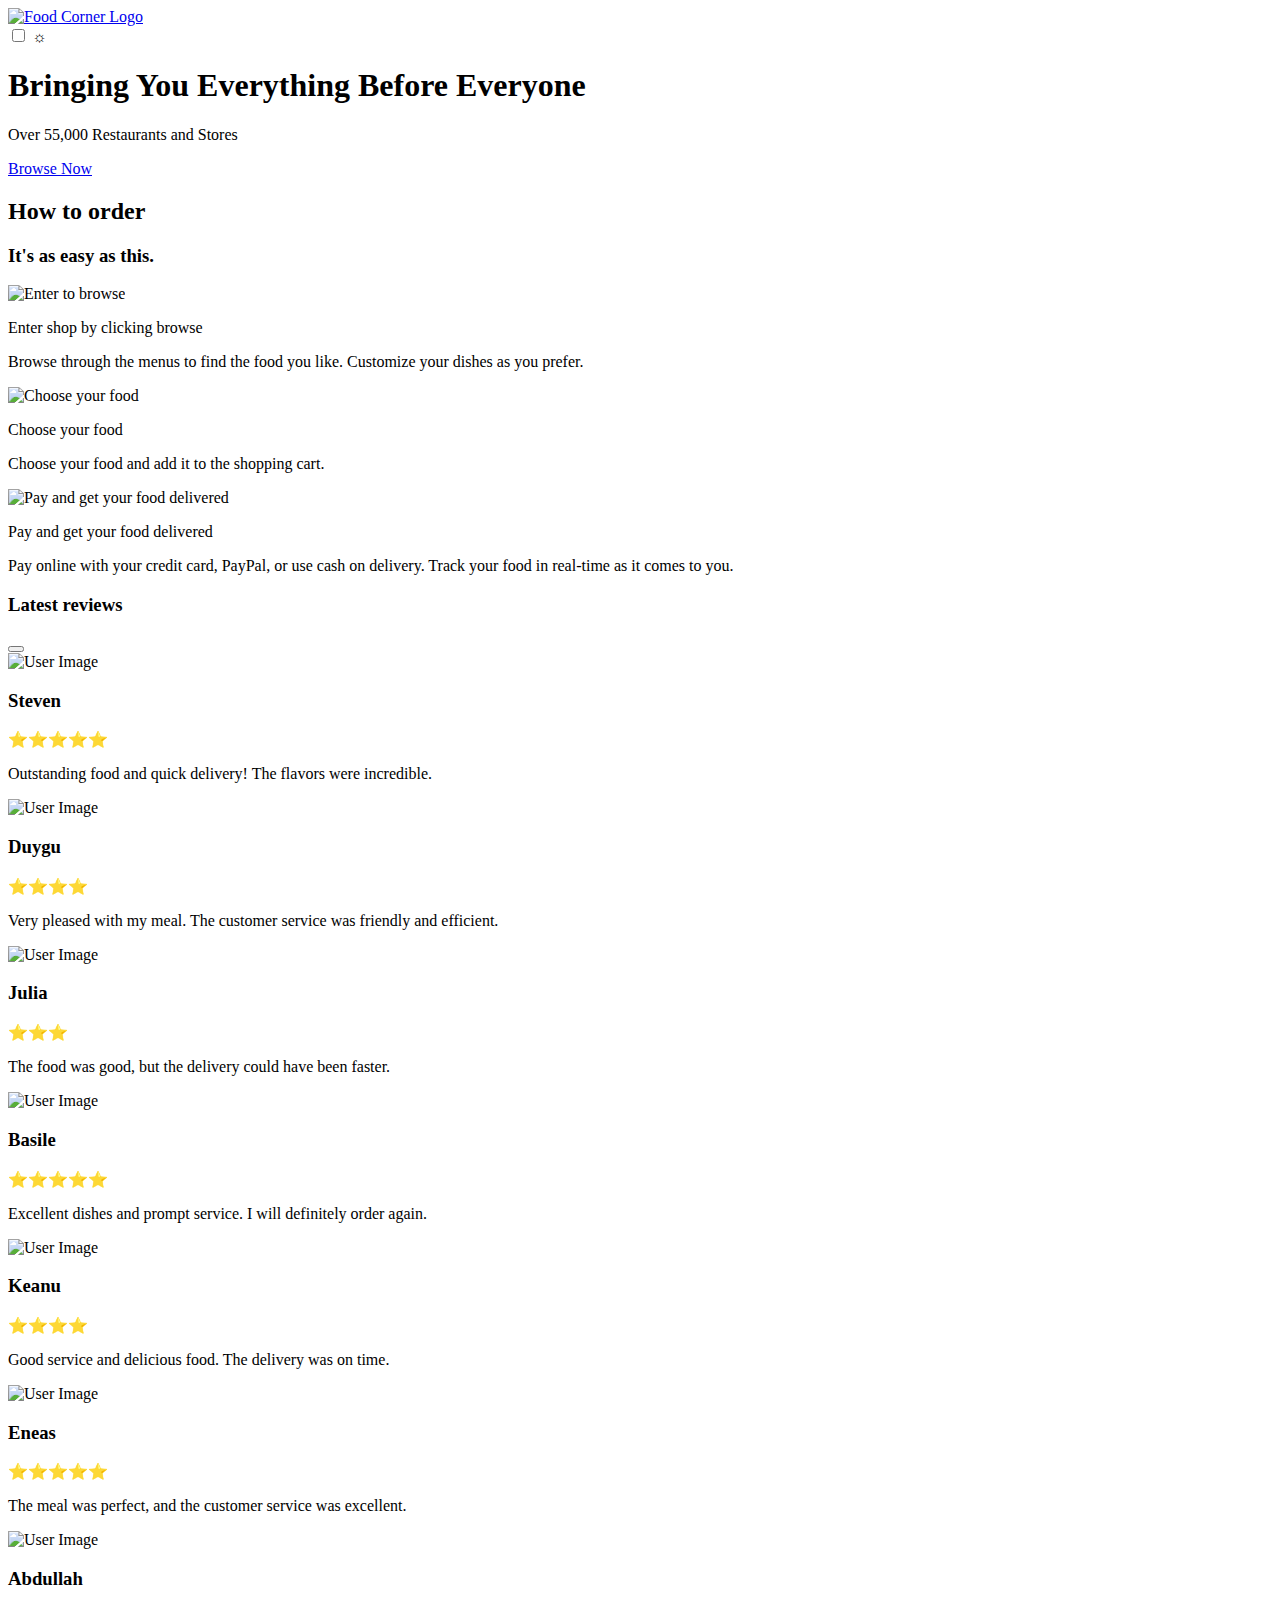
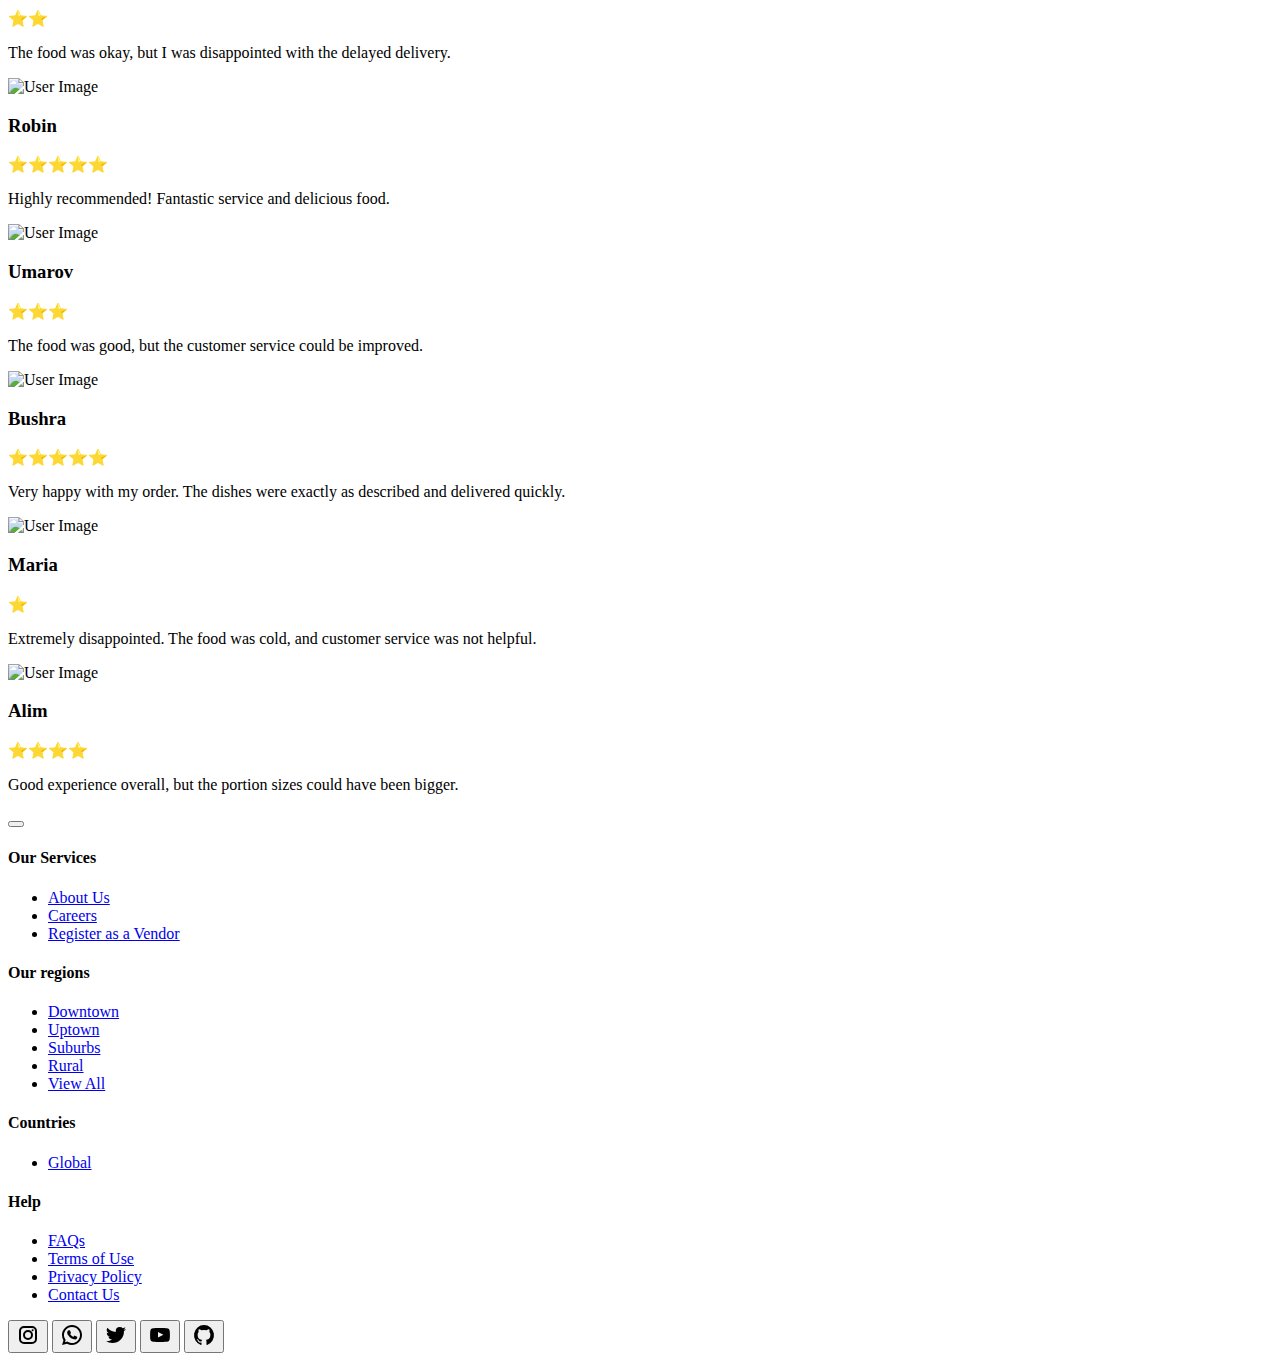
==== index.html @ 403a790f "Add files via upload" ====
<!DOCTYPE html>
<html lang="en">

<head>
    <meta charset="UTF-8">
    <meta name="viewport" content="width=device-width, initial-scale=1.0">
    <title>Food Corner</title>
    <link rel="stylesheet" href="assets/css/style.css">
</head>

<body class="light-mode">
    <header class="navbar">
        <div class="logo">
            <a href="index.html"><img src="assets/img/logo.webp" alt="Food Corner Logo"></a>
        </div>

        <div class="containerHeader">
            <div class="toggle">
                <input type="checkbox" id="modeToggle">
                <span class="button"></span>
                <span class="label">☼</span>
            </div>
        </div>
    </header>

    <main class="homeMade">
        <section class="hero-section">
            <div class="hero-overlay">
                <div class="hero-content">
                    <h1>Bringing You Everything Before Everyone</h1>
                    <p>Over 55,000 Restaurants and Stores</p>
                    <a href="market.html" class="browse-btn">Browse Now</a>
                </div>
            </div>
        </section>

        <section class="how-it-works">
            <h2>How to order</h2>
            <h3>It's as easy as this.</h3>
            <div class="parent">
                <div class="step">
                    <img src="assets/img/location.png" alt="Enter to browse" class="first-image">
                    <p>Enter shop by clicking browse</p>
                    <p>Browse through the menus to find the food you like. Customize your dishes as you prefer.</p>
                </div>
                <div class="step">
                    <img src="assets/img/food.png" alt="Choose your food" class="second-image">
                    <p>Choose your food</p>
                    <p>Choose your food and add it to the shopping cart.</p>
                </div>
                <div class="step">
                    <img src="assets/img/payment.png" alt="Pay and get your food delivered" class="second-image">
                    <p>Pay and get your food delivered</p>
                    <p>Pay online with your credit card, PayPal, or use cash on delivery. Track your food in real-time
                        as it comes to you.</p>
                </div>
            </div>
        </section>

        <div class="reviewForm">
            <h3 class="reviewTitle">
                Latest reviews
            </h3>
            <div class="testimonials">
                <button class="scroll-btn left-btn">
                    <div class="arrow-wrapper">
                        <div class="arrow"></div>
                    </div>
                </button>
                <div class="testimonials-wrapper">
                    <div class="testimonial-card">
                        <img src="https://www.pngitem.com/pimgs/m/111-1114675_user-login-person-man-enter-person-login-icon.png"
                            alt="User Image" class="user-img">
                        <h3>Steven </h3>
                        <p class="revStars">⭐⭐⭐⭐⭐</p>
                        <p>Outstanding food and quick delivery! The flavors were incredible.</p>
                    </div>
                    <div class="testimonial-card">
                        <img src="https://www.pngitem.com/pimgs/m/111-1114675_user-login-person-man-enter-person-login-icon.png"
                            alt="User Image" class="user-img">
                        <h3>Duygu </h3>
                        <p class="revStars">⭐⭐⭐⭐</p>
                        <p>Very pleased with my meal. The customer service was friendly and efficient.</p>
                    </div>
                    <div class="testimonial-card">
                        <img src="https://www.pngitem.com/pimgs/m/111-1114675_user-login-person-man-enter-person-login-icon.png"
                            alt="User Image" class="user-img">
                        <h3>Julia </h3>
                        <p class="revStars">⭐⭐⭐</p>
                        <p>The food was good, but the delivery could have been faster.</p>
                    </div>
                    <div class="testimonial-card">
                        <img src="https://www.pngitem.com/pimgs/m/111-1114675_user-login-person-man-enter-person-login-icon.png"
                            alt="User Image" class="user-img">
                        <h3>Basile </h3>
                        <p class="revStars">⭐⭐⭐⭐⭐</p>
                        <p>Excellent dishes and prompt service. I will definitely order again.</p>
                    </div>
                    <div class="testimonial-card">
                        <img src="https://www.pngitem.com/pimgs/m/111-1114675_user-login-person-man-enter-person-login-icon.png"
                            alt="User Image" class="user-img">
                        <h3>Keanu </h3>
                        <p class="revStars">⭐⭐⭐⭐</p>
                        <p>Good service and delicious food. The delivery was on time.</p>
                    </div>
                    <div class="testimonial-card">
                        <img src="https://www.pngitem.com/pimgs/m/111-1114675_user-login-person-man-enter-person-login-icon.png"
                            alt="User Image" class="user-img">
                        <h3>Eneas </h3>
                        <p class="revStars">⭐⭐⭐⭐⭐</p>
                        <p>The meal was perfect, and the customer service was excellent.</p>
                    </div>
                    <div class="testimonial-card">
                        <img src="https://www.pngitem.com/pimgs/m/111-1114675_user-login-person-man-enter-person-login-icon.png"
                            alt="User Image" class="user-img">
                        <h3>Abdullah </h3>
                        <p class="revStars">⭐⭐</p>
                        <p>The food was okay, but I was disappointed with the delayed delivery.</p>
                    </div>
                    <div class="testimonial-card">
                        <img src="https://www.pngitem.com/pimgs/m/111-1114675_user-login-person-man-enter-person-login-icon.png"
                            alt="User Image" class="user-img">
                        <h3>Robin </h3>
                        <p class="revStars">⭐⭐⭐⭐⭐</p>
                        <p>Highly recommended! Fantastic service and delicious food.</p>
                    </div>
                    <div class="testimonial-card">
                        <img src="https://www.pngitem.com/pimgs/m/111-1114675_user-login-person-man-enter-person-login-icon.png"
                            alt="User Image" class="user-img">
                        <h3>Umarov </h3>
                        <p class="revStars">⭐⭐⭐</p>
                        <p>The food was good, but the customer service could be improved.</p>
                    </div>
                    <div class="testimonial-card">
                        <img src="https://www.pngitem.com/pimgs/m/111-1114675_user-login-person-man-enter-person-login-icon.png"
                            alt="User Image" class="user-img">
                        <h3>Bushra </h3>
                        <p class="revStars">⭐⭐⭐⭐⭐</p>
                        <p>Very happy with my order. The dishes were exactly as described and delivered quickly.</p>
                    </div>
                    <div class="testimonial-card">
                        <img src="https://www.pngitem.com/pimgs/m/111-1114675_user-login-person-man-enter-person-login-icon.png"
                            alt="User Image" class="user-img">
                        <h3>Maria </h3>
                        <p class="revStars">⭐</p>
                        <p>Extremely disappointed. The food was cold, and customer service was not helpful.</p>
                    </div>
                    <div class="testimonial-card">
                        <img src="https://www.pngitem.com/pimgs/m/111-1114675_user-login-person-man-enter-person-login-icon.png"
                            alt="User Image" class="user-img">
                        <h3>Alim </h3>
                        <p class="revStars">⭐⭐⭐⭐</p>
                        <p>Good experience overall, but the portion sizes could have been bigger.</p>
                    </div>
                </div>
                <button class="scroll-btn right-btn">
                    <div class="arrow-wrapper">
                        <div class="arrow right-arrow"></div>
                    </div>
                </button>
            </div>
        </div>
    </main>

    <footer>
        <div class="footer-content">
            <div class="footer-section">
                <h4>Our Services</h4>
                <ul>
                    <li><a href="#">About Us</a></li>
                    <li><a href="#">Careers</a></li>
                    <li><a href="#">Register as a Vendor</a></li>
                </ul>
            </div>
            <div class="footer-section">
                <h4>Our regions</h4>
                <ul>
                    <li><a href="#">Downtown</a></li>
                    <li><a href="#">Uptown</a></li>
                    <li><a href="#">Suburbs</a></li>
                    <li><a href="#">Rural</a></li>
                    <li><a href="#">View All</a></li>
                </ul>
            </div>
            <div class="footer-section">
                <h4>Countries</h4>
                <ul>
                    <li><a href="#">Global</a></li>
                </ul>
            </div>
            <div class="footer-section">
                <h4>Help</h4>
                <ul>
                    <li><a href="#">FAQs</a></li>
                    <li><a href="#">Terms of Use</a></li>
                    <li><a href="#">Privacy Policy</a></li>
                    <li><a href="#">Contact Us</a></li>
                </ul>
            </div>
        </div>
        <div class="socialTeam">
            <button class="socialbutton">
                <svg viewBox="0 0 24 24" fill="none" height="24" width="24" xmlns="http://www.w3.org/2000/svg"
                    aria-hidden="true" class="w-6 h-6 text-gray-800 dark:text-white">
                    <path clip-rule="evenodd"
                        d="M3 8a5 5 0 0 1 5-5h8a5 5 0 0 1 5 5v8a5 5 0 0 1-5 5H8a5 5 0 0 1-5-5V8Zm5-3a3 3 0 0 0-3 3v8a3 3 0 0 0 3 3h8a3 3 0 0 0 3-3V8a3 3 0 0 0-3-3H8Zm7.597 2.214a1 1 0 0 1 1-1h.01a1 1 0 1 1 0 2h-.01a1 1 0 0 1-1-1ZM12 9a3 3 0 1 0 0 6 3 3 0 0 0 0-6Zm-5 3a5 5 0 1 1 10 0 5 5 0 0 1-10 0Z"
                        fill-rule="evenodd" fill="currentColor"></path>
                </svg>
            </button>
            <button class="socialbutton">
                <svg viewBox="0 0 24 24" fill="none" height="24" width="24" xmlns="http://www.w3.org/2000/svg"
                    aria-hidden="true" class="w-6 h-6 text-gray-800 dark:text-white">
                    <path clip-rule="evenodd"
                        d="M12 4a8 8 0 0 0-6.895 12.06l.569.718-.697 2.359 2.32-.648.379.243A8 8 0 1 0 12 4ZM2 12C2 6.477 6.477 2 12 2s10 4.477 10 10-4.477 10-10 10a9.96 9.96 0 0 1-5.016-1.347l-4.948 1.382 1.426-4.829-.006-.007-.033-.055A9.958 9.958 0 0 1 2 12Z"
                        fill-rule="evenodd" fill="currentColor"></path>
                    <path
                        d="M16.735 13.492c-.038-.018-1.497-.736-1.756-.83a1.008 1.008 0 0 0-.34-.075c-.196 0-.362.098-.49.291-.146.217-.587.732-.723.886-.018.02-.042.045-.057.045-.013 0-.239-.093-.307-.123-1.564-.68-2.751-2.313-2.914-2.589-.023-.04-.024-.057-.024-.057.005-.021.058-.074.085-.101.08-.079.166-.182.249-.283l.117-.14c.121-.14.175-.25.237-.375l.033-.066a.68.68 0 0 0-.02-.64c-.034-.069-.65-1.555-.715-1.711-.158-.377-.366-.552-.655-.552-.027 0 0 0-.112.005-.137.005-.883.104-1.213.311-.35.22-.94.924-.94 2.16 0 1.112.705 2.162 1.008 2.561l.041.06c1.161 1.695 2.608 2.951 4.074 3.537 1.412.564 2.081.63 2.461.63.16 0 .288-.013.4-.024l.072-.007c.488-.043 1.56-.599 1.804-1.276.192-.534.243-1.117.115-1.329-.088-.144-.239-.216-.43-.308Z"
                        fill="currentColor"></path>
                </svg>
            </button>

            <button class="socialbutton">
                <svg viewBox="0 0 24 24" fill="currentColor" height="24" width="24" xmlns="http://www.w3.org/2000/svg"
                    aria-hidden="true" class="w-6 h-6 text-gray-800 dark:text-white">
                    <path clip-rule="evenodd"
                        d="M22 5.892a8.178 8.178 0 0 1-2.355.635 4.074 4.074 0 0 0 1.8-2.235 8.343 8.343 0 0 1-2.605.981A4.13 4.13 0 0 0 15.85 4a4.068 4.068 0 0 0-4.1 4.038c0 .31.035.618.105.919A11.705 11.705 0 0 1 3.4 4.734a4.006 4.006 0 0 0 1.268 5.392 4.165 4.165 0 0 1-1.859-.5v.05A4.057 4.057 0 0 0 6.1 13.635a4.192 4.192 0 0 1-1.856.07 4.108 4.108 0 0 0 3.831 2.807A8.36 8.36 0 0 1 2 18.184 11.732 11.732 0 0 0 8.291 20 11.502 11.502 0 0 0 19.964 8.5c0-.177 0-.349-.012-.523A8.143 8.143 0 0 0 22 5.892Z"
                        fill-rule="evenodd"></path>
                </svg>
            </button>

            <button class="socialbutton">
                <svg viewBox="0 0 24 24" fill="currentColor" height="24" width="24" xmlns="http://www.w3.org/2000/svg"
                    aria-hidden="true" class="w-6 h-6 text-gray-800 dark:text-white">
                    <path clip-rule="evenodd"
                        d="M21.7 8.037a4.26 4.26 0 0 0-.789-1.964 2.84 2.84 0 0 0-1.984-.839c-2.767-.2-6.926-.2-6.926-.2s-4.157 0-6.928.2a2.836 2.836 0 0 0-1.983.839 4.225 4.225 0 0 0-.79 1.965 30.146 30.146 0 0 0-.2 3.206v1.5a30.12 30.12 0 0 0 .2 3.206c.094.712.364 1.39.784 1.972.604.536 1.38.837 2.187.848 1.583.151 6.731.2 6.731.2s4.161 0 6.928-.2a2.844 2.844 0 0 0 1.985-.84 4.27 4.27 0 0 0 .787-1.965 30.12 30.12 0 0 0 .2-3.206v-1.516a30.672 30.672 0 0 0-.202-3.206Zm-11.692 6.554v-5.62l5.4 2.819-5.4 2.801Z"
                        fill-rule="evenodd"></path>
                </svg>
            </button>

            <button class="socialbutton">
                <svg viewBox="0 0 24 24" fill="currentColor" height="24" width="24" xmlns="http://www.w3.org/2000/svg"
                    aria-hidden="true" class="w-6 h-6 text-gray-800 dark:text-white">
                    <path clip-rule="evenodd"
                        d="M12.006 2a9.847 9.847 0 0 0-6.484 2.44 10.32 10.32 0 0 0-3.393 6.17 10.48 10.48 0 0 0 1.317 6.955 10.045 10.045 0 0 0 5.4 4.418c.504.095.683-.223.683-.494 0-.245-.01-1.052-.014-1.908-2.78.62-3.366-1.21-3.366-1.21a2.711 2.711 0 0 0-1.11-1.5c-.907-.637.07-.621.07-.621.317.044.62.163.885.346.266.183.487.426.647.71.135.253.318.476.538.655a2.079 2.079 0 0 0 2.37.196c.045-.52.27-1.006.635-1.37-2.219-.259-4.554-1.138-4.554-5.07a4.022 4.022 0 0 1 1.031-2.75 3.77 3.77 0 0 1 .096-2.713s.839-.275 2.749 1.05a9.26 9.26 0 0 1 5.004 0c1.906-1.325 2.74-1.05 2.74-1.05.37.858.406 1.828.101 2.713a4.017 4.017 0 0 1 1.029 2.75c0 3.939-2.339 4.805-4.564 5.058a2.471 2.471 0 0 1 .679 1.897c0 1.372-.012 2.477-.012 2.814 0 .272.18.592.687.492a10.05 10.05 0 0 0 5.388-4.421 10.473 10.473 0 0 0 1.313-6.948 10.32 10.32 0 0 0-3.39-6.165A9.847 9.847 0 0 0 12.007 2Z"
                        fill-rule="evenodd"></path>
                </svg>
            </button>
        </div>
    </footer>

    <script type="module" src="assets/script/script.js"></script>
</body>

</html>
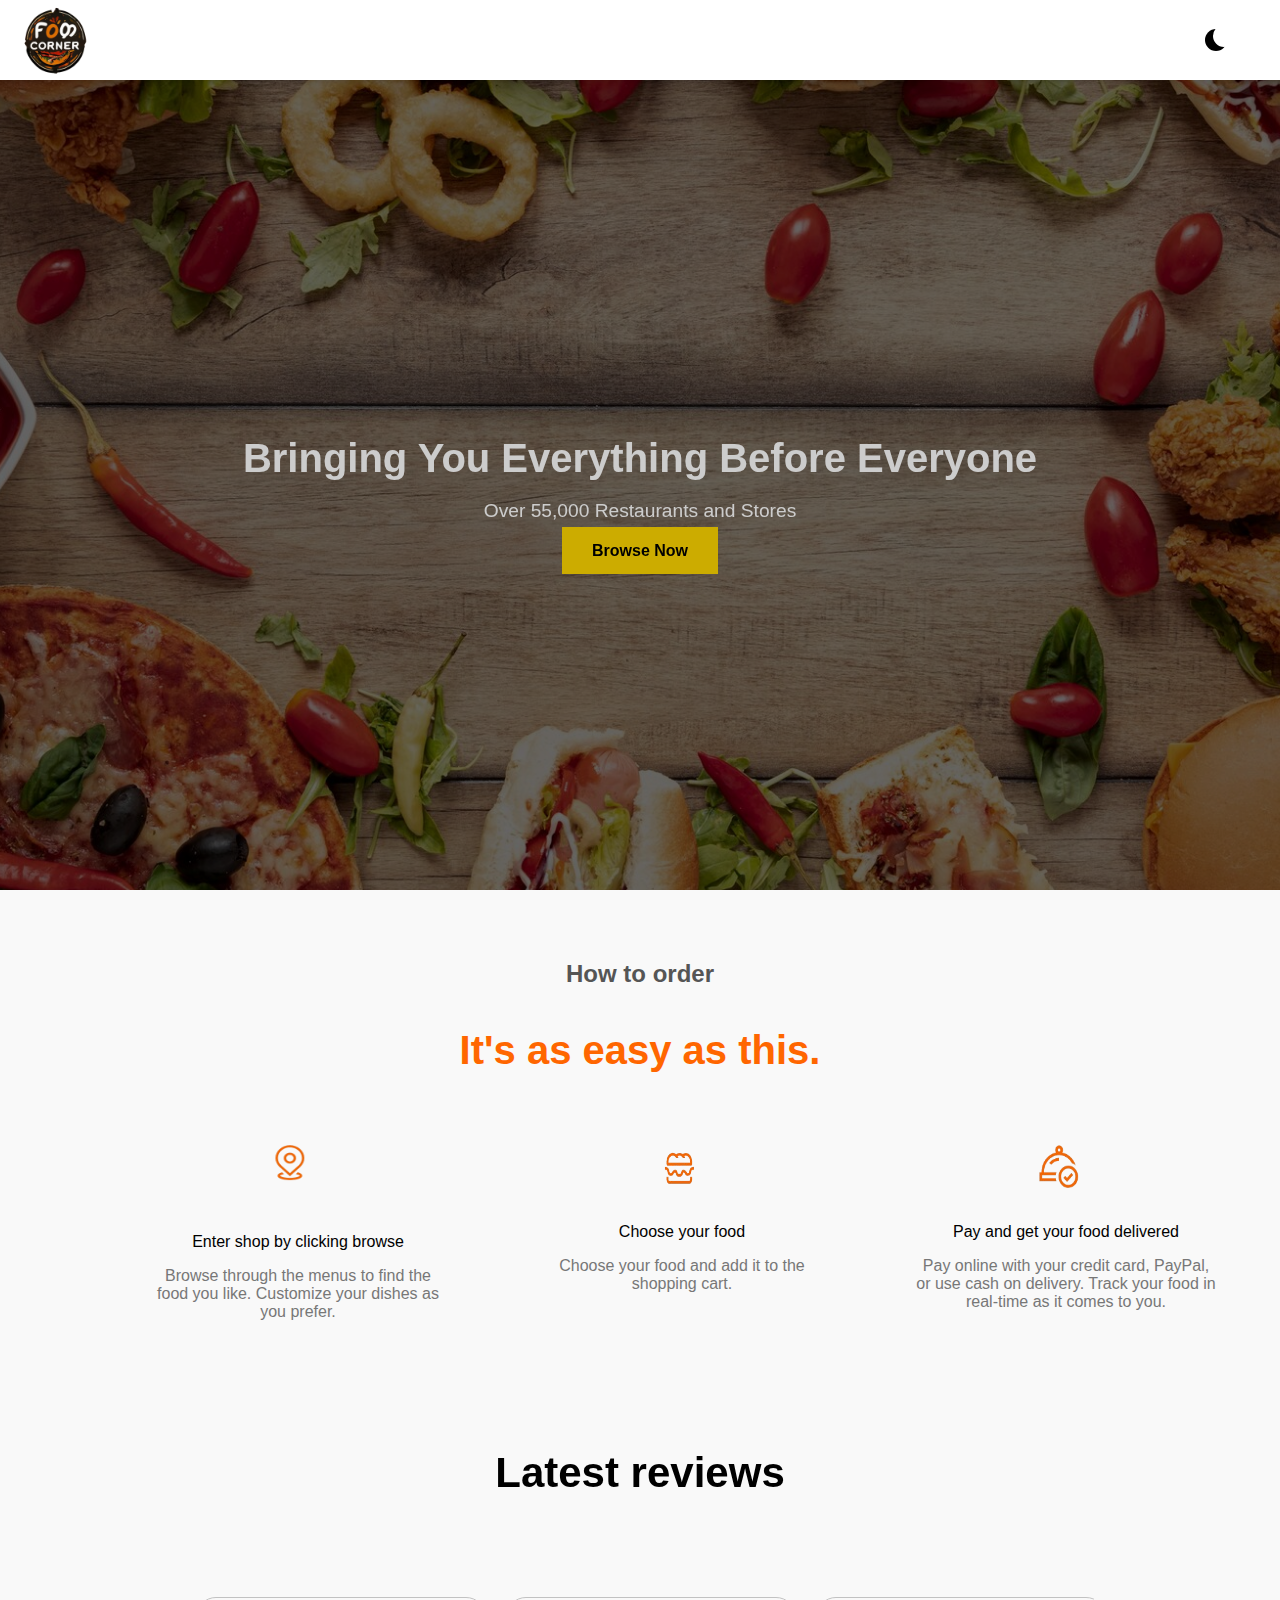
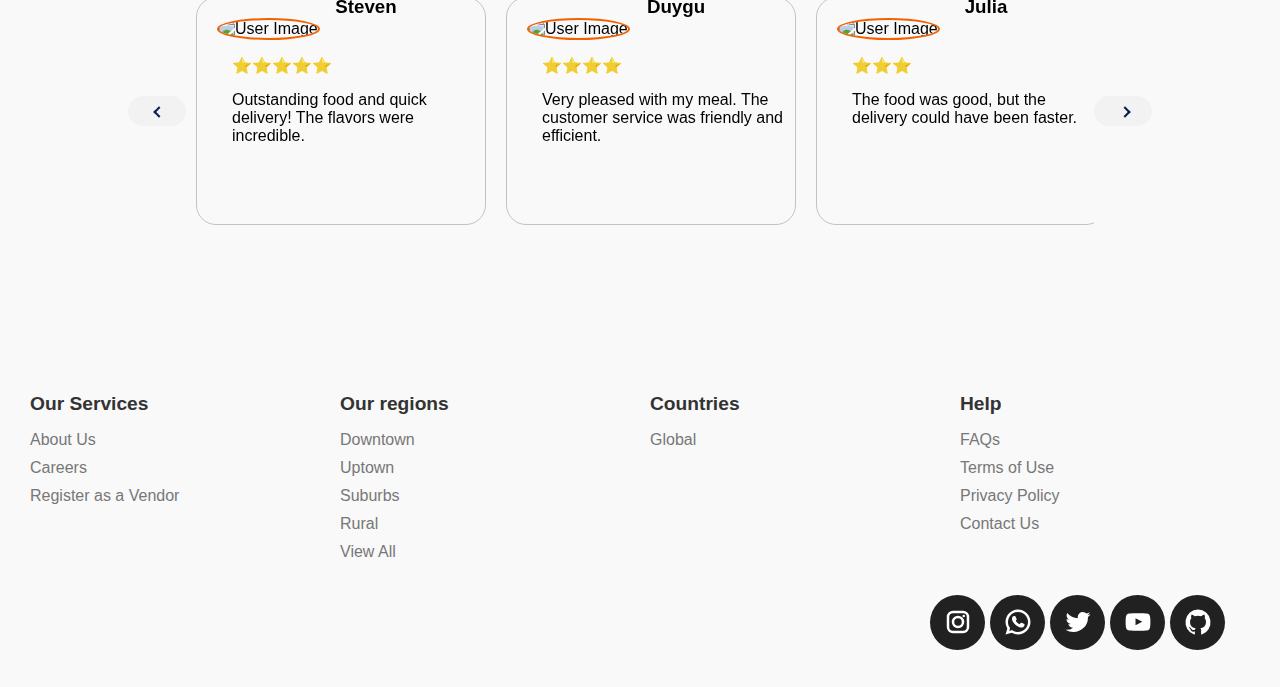
==== commit a3dee4a5: "heh" ====
--- a/index.html
+++ b/index.html
@@ -15,11 +15,10 @@
         </div>
 
         <div class="containerHeader">
-            <div class="toggle">
+            <label class="toggle">
                 <input type="checkbox" id="modeToggle">
-                <span class="button"></span>
-                <span class="label">☼</span>
-            </div>
+                <span class="slider"></span>
+            </label>
         </div>
     </header>
 
--- a/assets/css/style.css
+++ b/assets/css/style.css
@@ -0,0 +1,627 @@
+/* Reset margin and padding */
+body {
+    margin: 0;
+    padding: 0;
+    font-family: Arial, sans-serif;
+    height: 100%;
+}
+
+/* Light mode styling */
+body.light-mode {
+    background-color: #ffffff;
+    color: #000000;
+}
+
+/* Dark mode styling */
+body.dark-mode {
+    background-color: #121212;
+    color: #ffffff;
+}
+
+/* Navbar styling */
+.navbar {
+    display: flex;
+    align-items: center;
+    padding: 5px;
+    background-color: #fff;
+    height: 70px;
+}
+
+/* Logo styling */
+.logo img {
+    height: 100px;
+    position: absolute;
+    top: 0px;
+}
+
+/*  switch styling */
+.containerHeader {
+    display: flex;
+    justify-content: flex-end;
+    align-items: center;
+    position: relative;
+    top: 0px;
+}
+
+.shopping_cart > a > img {
+    width: 40px;
+    margin-top: 15px;
+    margin-right: 25px;
+}
+
+.toggle {
+    position: relative;
+    height: 50px;
+    display: inline-block;
+    width: 3.5em;
+    height: 2em;
+    margin-right: 20px;
+}
+
+.slider {
+    position: absolute;
+    cursor: pointer;
+    top: 0;
+    left: 0;
+    right: 0;
+    bottom: 0;
+    background-color: #ffffff;
+    transition: 0.5s;
+    border-radius: 30px;
+}
+
+.slider:before {
+    position: absolute;
+    content: "";
+    height: 1.4em;
+    width: 1.4em;
+    border-radius: 50%;
+    left: 10%;
+    bottom: 15%;
+    box-shadow: inset 8px -4px 0px 0px #000000;
+    background: #ffffff;
+    transition: 0.5s;
+}
+input:checked + .slider {
+    background-color: #000000;
+}
+
+input:checked + .slider:before {
+    transform: translateX(100%);
+    box-shadow: inset 15px -4px 0px 15px #ffffff;
+}
+
+.toggle input {
+    opacity: 0;
+    width: 0;
+    height: 0;
+}
+
+/* Hero section styling */
+.hero-section {
+    background: url("../img/background.image.jpg") no-repeat center center;
+    background-size: cover;
+    background-attachment: fixed;
+    height: 90vh;
+    display: flex;
+    justify-content: center;
+    align-items: center;
+    position: relative;
+    filter: brightness(80%);
+}
+
+/* Hero section overlay */
+.hero-overlay {
+    background-color: rgba(0, 0, 0, 0.5);
+    width: 100%;
+    height: 100%;
+    display: flex;
+    justify-content: center;
+    align-items: center;
+    flex-direction: column;
+}
+
+/* Hero content styling */
+.hero-content {
+    text-align: center;
+    color: #fff;
+}
+
+.hero-content h1 {
+    font-size: 2.5em;
+    margin-bottom: 10px;
+}
+
+.hero-content p {
+    font-size: 1.2em;
+    margin-bottom: 20px;
+}
+
+.hero-content a {
+    text-decoration: none;
+    color: #000;
+}
+
+.hero-content a:hover {
+    cursor: pointer;
+    text-decoration: underline;
+}
+
+/* Browse button styling */
+.browse-btn {
+    background-color: #ffd700;
+    color: #000;
+    border: none;
+    padding: 15px 30px;
+    cursor: pointer;
+    font-size: 1em;
+    font-weight: bold;
+    transition:
+        background-color 0.3s ease,
+        transform 0.3s ease;
+}
+
+.browse-btn:hover {
+    background-color: #ffcc00;
+    transform: scale(1.05);
+}
+
+/* Dark mode adjustments */
+body.dark-mode .navbar {
+    background-color: #333;
+    color: #fff;
+}
+
+body.dark-mode .browse-btn {
+    background-color: #444;
+    color: #ffd700;
+}
+
+body.dark-mode .card {
+    background-color: rgb(71, 71, 71);
+}
+
+body.dark-mode .filter > .filterOptions {
+    background-color: rgb(71, 71, 71);
+}
+
+body.dark-mode .filterTitle {
+    border-bottom: 4px solid rgb(255, 255, 255);
+}
+
+body.dark-mode .shoppingPage {
+    background-color: rgb(27, 27, 27);
+}
+
+.homeMade {
+    background-color: #f9f9f9;
+}
+
+/* How it works section styling */
+.how-it-works {
+    padding: 50px 0;
+    text-align: center;
+    background-color: #f9f9f9;
+}
+
+.how-it-works h2 {
+    font-size: 1.5em;
+    margin-bottom: 10px;
+    color: #555;
+}
+
+.how-it-works h3 {
+    font-size: 2.5em;
+    margin-bottom: 40px;
+    color: #ff6600;
+    font-weight: bold;
+}
+
+.parent {
+    display: grid;
+    grid-template-columns: repeat(3, 1fr);
+    grid-template-rows: 1fr;
+    grid-column-gap: 0px;
+    grid-row-gap: 0px;
+    margin-left: 10%;
+}
+
+.step {
+    flex: 1;
+    padding: 20px;
+    max-width: 300px;
+    text-align: center;
+}
+
+.second-image,
+.third-image {
+    width: 100px;
+    height: 70px;
+}
+
+.first-image {
+    height: 80px;
+    width: 90px;
+}
+
+.step p:first-child {
+    font-weight: bold;
+    color: #000;
+}
+
+.step p:last-child {
+    color: #777;
+}
+
+/* Dark mode adjustments for the 'How it works' section */
+body.dark-mode .how-it-works {
+    background-color: #1e1e1e;
+}
+
+body.dark-mode .how-it-works h2,
+body.dark-mode .how-it-works h3 {
+    color: #ddd;
+}
+
+body.dark-mode .step p {
+    color: #ddd;
+}
+
+body.dark-mode .step p:last-child {
+    color: #bbb;
+}
+
+body.dark-mode .step p:first-child {
+    color: #fff;
+}
+
+/* Footer Styling */
+footer {
+    background-color: #f9f9f9;
+    padding: 40px 20px;
+    text-align: left;
+    position: relative;
+}
+
+.footer-content {
+    display: flex;
+    justify-content: space-between;
+    margin-bottom: 20px;
+}
+
+.footer-section {
+    flex: 1;
+    margin: 0 10px;
+}
+
+.footer-section h4 {
+    font-size: 1.2em;
+    margin-bottom: 15px;
+    color: #333;
+}
+
+.footer-section ul {
+    list-style-type: none;
+    padding: 0;
+}
+
+.footer-section ul li {
+    margin-bottom: 10px;
+}
+
+.footer-section ul li a {
+    text-decoration: none;
+    color: #777;
+}
+
+.footer-section ul li a:hover {
+    color: #000;
+}
+
+.socialbutton {
+    cursor: pointer;
+    width: 50px;
+    height: 50px;
+    border-radius: 50px;
+    border: none;
+    background: linear-gradient(120deg, #833ab4, #fd1d1d, #fcb045);
+    position: relative;
+    z-index: 0;
+    display: flex;
+    align-items: center;
+    justify-content: center;
+    margin-left: 10px;
+    transition: 0.1s;
+}
+
+.socialbutton svg {
+    color: white;
+    width: 30px;
+    height: 30px;
+    z-index: 9;
+}
+
+.socialbutton:nth-child(2) {
+    background: linear-gradient(120deg, #02ff2c, #008a12);
+}
+
+.socialbutton:nth-child(3) {
+    background: rgb(69, 187, 255);
+}
+
+.socialbutton:nth-child(4) {
+    background: rgb(255, 33, 33);
+}
+
+.socialbutton:nth-child(5) {
+    background: rgb(122, 122, 122);
+}
+
+.socialbutton:active {
+    transform: scale(0.85);
+}
+
+.socialbutton::before {
+    content: "";
+    position: absolute;
+    width: 55px;
+    height: 55px;
+    background-color: #212121;
+    border-radius: 50px;
+    z-index: -1;
+    border: 0px solid rgba(255, 255, 255, 0.411);
+    transition: 0.4s;
+}
+
+.socialbutton:hover::before {
+    width: 0px;
+    height: 0px;
+}
+
+.socialTeam {
+    display: flex;
+    width: auto;
+    flex-direction: row;
+    padding-right: 3%;
+    order: 3;
+    justify-content: end;
+}
+
+.socialTeam img {
+    max-width: 2.3rem;
+    padding-right: 10px;
+}
+
+/* Dark mode footer adjustments */
+body.dark-mode footer {
+    background-color: #1e1e1e;
+}
+
+body.dark-mode .footer-section h4,
+body.dark-mode .footer-section ul li a {
+    color: #ddd;
+}
+
+body.dark-mode .footer-section ul li a:hover {
+    color: #fff;
+}
+
+body.dark-mode .footer-socials {
+    color: #bbb;
+}
+
+/* Review Section */
+.reviewsHome {
+    background-color: #f9f9f9;
+}
+
+.reviewForm {
+    filter: brightness(95%);
+    width: 80%;
+    margin-left: auto;
+    margin-right: auto;
+}
+
+.reviewTitle {
+    font-size: min(max(16px, 3.5vw), 42px);
+    white-space: nowrap;
+    text-align: center;
+    margin-bottom: 100px;
+}
+
+.testimonials {
+    display: flex;
+    align-items: center;
+    overflow: hidden;
+    width: 100%;
+    position: relative;
+    padding-bottom: 10%;
+}
+
+.testimonials-wrapper {
+    display: flex;
+    overflow-x: scroll;
+    scroll-behavior: smooth;
+    margin-left: auto;
+    margin-right: auto;
+    width: 100%;
+    scrollbar-width: none;
+    -ms-overflow-style: none;
+}
+
+.testimonials-wrapper::-webkit-scrollbar {
+    display: none;
+}
+
+.testimonial-card {
+    min-width: 290px;
+    max-height: 250px;
+    box-sizing: border-box;
+    margin: 0 10px;
+    padding: 20px;
+    border: 1px solid #ccc;
+    border-radius: 20px;
+}
+
+.user-img {
+    width: 50px;
+    height: 50px;
+    border-radius: 50%;
+    object-fit: cover;
+    border: 2px solid #ff6600;
+}
+
+.testimonial-card h3 {
+    text-align: center;
+    position: relative;
+    top: -63px;
+    left: 25px;
+}
+
+.testimonial-card p {
+    position: relative;
+    top: -43px;
+    left: 15px;
+}
+
+.testimonial-card .revStars {
+    top: -43px;
+    left: 15px;
+}
+
+.left-btn {
+    left: 0;
+}
+
+.right-btn {
+    right: 0;
+}
+
+.scroll-btn {
+    --primary-color: #ffff;
+    --secondary-color: #002152;
+    --hover-color: #eceff2;
+    --arrow-width: 10px;
+    --arrow-stroke: 2px;
+    box-sizing: border-box;
+    border: 0;
+    border-radius: 50px;
+    color: var(--secondary-color);
+    padding: 1em 1.8em;
+    background: var(--primary-color);
+    display: flex;
+    align-items: center;
+    gap: 0.6em;
+    font-weight: bold;
+}
+
+.scroll-btn .arrow-wrapper {
+    display: flex;
+    justify-content: center;
+    align-items: center;
+}
+
+.scroll-btn .arrow {
+    margin-top: 1px;
+    width: var(--arrow-width);
+    background: var(--primary-color);
+    height: var(--arrow-stroke);
+    position: relative;
+    transition: 0.2s;
+}
+
+.left-btn .arrow::before {
+    content: "";
+    box-sizing: border-box;
+    position: absolute;
+    border: solid var(--secondary-color);
+    border-width: 0 var(--arrow-stroke) var(--arrow-stroke) 0;
+    display: inline-block;
+    top: -3px;
+    left: 3px;
+    transition: 0.2s;
+    padding: 3px;
+    transform: rotate(135deg);
+}
+
+.right-btn .arrow::before {
+    content: "";
+    box-sizing: border-box;
+    position: absolute;
+    border: solid var(--secondary-color);
+    border-width: 0 var(--arrow-stroke) var(--arrow-stroke) 0;
+    display: inline-block;
+    top: -3px;
+    left: 3px;
+    transition: 0.2s;
+    padding: 3px;
+    transform: rotate(-45deg);
+}
+
+.scroll-btn:hover {
+    background-color: var(--hover-color);
+}
+
+.scroll-btn:hover .arrow {
+    background: var(--secondary-color);
+}
+
+.scroll-btn:hover .arrow:before {
+    left: 0;
+}
+
+/* Dark mode for Review Section */
+body.dark-mode .homeMade {
+    background-color: #1e1e1e;
+}
+
+body.dark-mode .reviewTitle {
+    color: #ddd;
+}
+
+body.dark-mode .review-card {
+    background-color: #2e2e2e;
+    color: #ddd;
+    box-shadow: 0 4px 10px rgba(0, 0, 0, 0.3);
+}
+
+body.dark-mode .review-card:hover {
+    box-shadow: 0 6px 20px rgba(0, 0, 0, 0.4);
+}
+
+body.dark-mode .user-img {
+    border-color: #ff6600;
+}
+
+body.dark-mode .revStars {
+    color: #ffcc00;
+}
+
+body.dark-mode .review-text {
+    color: #bbb;
+}
+
+body.dark-mode .slider-btn {
+    background-color: rgba(255, 255, 255, 0.3);
+    color: #000;
+}
+
+body.dark-mode .slider-btn:hover {
+    background-color: rgba(255, 255, 255, 0.6);
+}
+
+.containerHeader a:hover {
+    transform: scale(1.1);
+}
+
+header {
+    position: sticky;
+    top: 0;
+    background-color: white;
+    box-shadow: 0 2px 4px rgba(0, 0, 0, 0.1);
+    z-index: 1000;
+    padding: 10px 0;
+    display: flex;
+    justify-content: space-between;
+    align-items: center;
+}
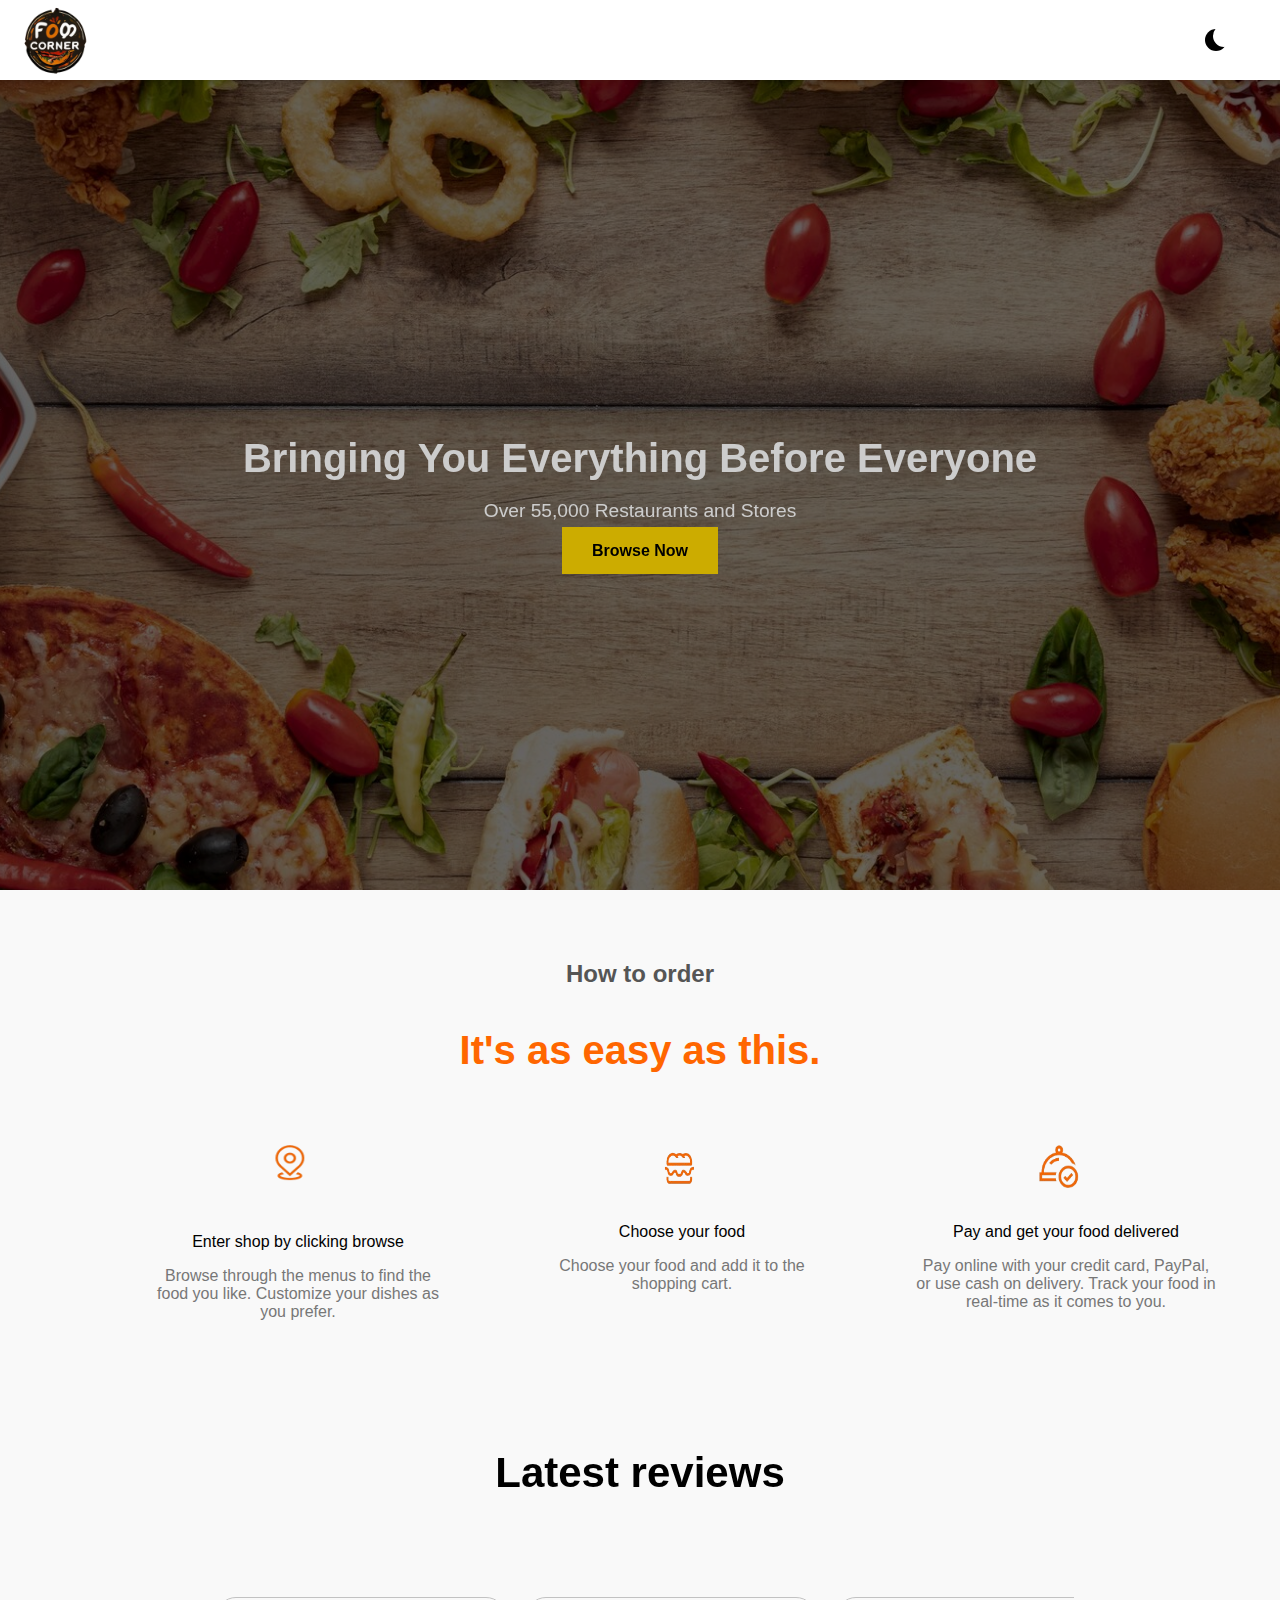
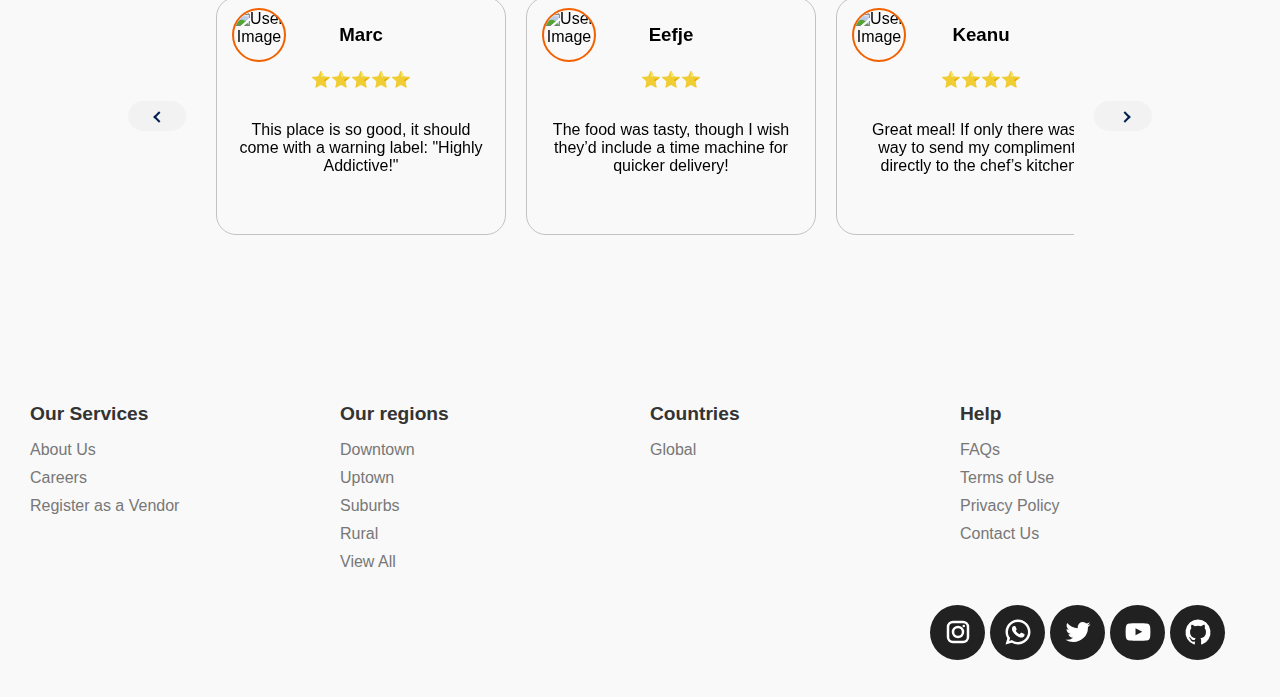
==== commit 25865e3c: "heh" ====
--- a/index.html
+++ b/index.html
@@ -66,95 +66,152 @@
                         <div class="arrow"></div>
                     </div>
                 </button>
+                
                 <div class="testimonials-wrapper">
                     <div class="testimonial-card">
-                        <img src="https://www.pngitem.com/pimgs/m/111-1114675_user-login-person-man-enter-person-login-icon.png"
-                            alt="User Image" class="user-img">
-                        <h3>Steven </h3>
-                        <p class="revStars">⭐⭐⭐⭐⭐</p>
-                        <p>Outstanding food and quick delivery! The flavors were incredible.</p>
-                    </div>
-                    <div class="testimonial-card">
-                        <img src="https://www.pngitem.com/pimgs/m/111-1114675_user-login-person-man-enter-person-login-icon.png"
-                            alt="User Image" class="user-img">
-                        <h3>Duygu </h3>
-                        <p class="revStars">⭐⭐⭐⭐</p>
-                        <p>Very pleased with my meal. The customer service was friendly and efficient.</p>
-                    </div>
-                    <div class="testimonial-card">
-                        <img src="https://www.pngitem.com/pimgs/m/111-1114675_user-login-person-man-enter-person-login-icon.png"
-                            alt="User Image" class="user-img">
-                        <h3>Julia </h3>
+                        <img src="https://www.pngitem.com/pimgs/m/111-1114675_user-login-person-man-enter-person-login-icon.png" alt="User Image" class="user-img">
+                        <h3>Marc</h3>
+                        <p class="revStars">⭐⭐⭐⭐⭐</p>
+                        <p>This place is so good, it should come with a warning label: "Highly Addictive!"</p>
+                    </div>
+                    <div class="testimonial-card">
+                        <img src="https://www.pngitem.com/pimgs/m/111-1114675_user-login-person-man-enter-person-login-icon.png" alt="User Image" class="user-img">
+                        <h3>Eefje</h3>
                         <p class="revStars">⭐⭐⭐</p>
-                        <p>The food was good, but the delivery could have been faster.</p>
-                    </div>
-                    <div class="testimonial-card">
-                        <img src="https://www.pngitem.com/pimgs/m/111-1114675_user-login-person-man-enter-person-login-icon.png"
-                            alt="User Image" class="user-img">
-                        <h3>Basile </h3>
-                        <p class="revStars">⭐⭐⭐⭐⭐</p>
-                        <p>Excellent dishes and prompt service. I will definitely order again.</p>
-                    </div>
-                    <div class="testimonial-card">
-                        <img src="https://www.pngitem.com/pimgs/m/111-1114675_user-login-person-man-enter-person-login-icon.png"
-                            alt="User Image" class="user-img">
-                        <h3>Keanu </h3>
-                        <p class="revStars">⭐⭐⭐⭐</p>
-                        <p>Good service and delicious food. The delivery was on time.</p>
-                    </div>
-                    <div class="testimonial-card">
-                        <img src="https://www.pngitem.com/pimgs/m/111-1114675_user-login-person-man-enter-person-login-icon.png"
-                            alt="User Image" class="user-img">
-                        <h3>Eneas </h3>
-                        <p class="revStars">⭐⭐⭐⭐⭐</p>
-                        <p>The meal was perfect, and the customer service was excellent.</p>
-                    </div>
-                    <div class="testimonial-card">
-                        <img src="https://www.pngitem.com/pimgs/m/111-1114675_user-login-person-man-enter-person-login-icon.png"
-                            alt="User Image" class="user-img">
-                        <h3>Abdullah </h3>
+                        <p>The food was tasty, though I wish they’d include a time machine for quicker delivery!</p>
+                    </div>
+                    <div class="testimonial-card">
+                        <img src="https://www.pngitem.com/pimgs/m/111-1114675_user-login-person-man-enter-person-login-icon.png" alt="User Image" class="user-img">
+                        <h3>Keanu</h3>
+                        <p class="revStars">⭐⭐⭐⭐</p>
+                        <p>Great meal! If only there was a way to send my compliments directly to the chef’s kitchen.</p>
+                    </div>
+                    <div class="testimonial-card">
+                        <img src="https://www.pngitem.com/pimgs/m/111-1114675_user-login-person-man-enter-person-login-icon.png" alt="User Image" class="user-img">
+                        <h3>Robin S</h3>
+                        <p class="revStars">⭐⭐⭐⭐⭐</p>
+                        <p>My taste sensations are still celebrating! Definitely worth a standing ovation.</p>
+                    </div>
+                    <div class="testimonial-card">
+                        <img src="https://www.pngitem.com/pimgs/m/111-1114675_user-login-person-man-enter-person-login-icon.png" alt="User Image" class="user-img">
+                        <h3>Alim</h3>
+                        <p class="revStars">⭐⭐⭐⭐</p>
+                        <p>Everything was great, though my only complaint is that I couldn’t stop eating!</p>
+                    </div>
+                    <div class="testimonial-card">
+                        <img src="https://www.pngitem.com/pimgs/m/111-1114675_user-login-person-man-enter-person-login-icon.png" alt="User Image" class="user-img">
+                        <h3>Kelly</h3>
+                        <p class="revStars">⭐⭐⭐⭐⭐</p>
+                        <p>Simply the best! If only I could bottle this experience and take it everywhere.</p>
+                    </div>
+                    <div class="testimonial-card">
+                        <img src="https://www.pngitem.com/pimgs/m/111-1114675_user-login-person-man-enter-person-login-icon.png" alt="User Image" class="user-img">
+                        <h3>Julia</h3>
+                        <p class="revStars">⭐⭐⭐</p>
+                        <p>Food was delightful, though the delivery lagged a bit. Definitely worth another try!</p>
+                    </div>
+                    <div class="testimonial-card">
+                        <img src="https://www.pngitem.com/pimgs/m/111-1114675_user-login-person-man-enter-person-login-icon.png" alt="User Image" class="user-img">
+                        <h3>Robin L</h3>
+                        <p class="revStars">⭐⭐⭐⭐</p>
+                        <p>Enjoyed every bite. Almost went for seconds, but I’m saving that for next time!</p>
+                    </div>
+                    <div class="testimonial-card">
+                        <img src="https://www.pngitem.com/pimgs/m/111-1114675_user-login-person-man-enter-person-login-icon.png" alt="User Image" class="user-img">
+                        <h3>Maria</h3>
+                        <p class="revStars">⭐⭐⭐</p>
+                        <p>Good food, though I was hoping for a bit more kick. Still, a solid choice.</p>
+                    </div>
+                    <div class="testimonial-card">
+                        <img src="https://www.pngitem.com/pimgs/m/111-1114675_user-login-person-man-enter-person-login-icon.png" alt="User Image" class="user-img">
+                        <h3>Joris</h3>
+                        <p class="revStars">⭐⭐⭐⭐</p>
+                        <p>Great meal and quick service! I’m already planning my next order.</p>
+                    </div>
+                    <div class="testimonial-card">
+                        <img src="https://www.pngitem.com/pimgs/m/111-1114675_user-login-person-man-enter-person-login-icon.png" alt="User Image" class="user-img">
+                        <h3>Ranayana</h3>
+                        <p class="revStars">⭐⭐⭐⭐</p>
+                        <p>Very pleased with the meal. It’s already on my list for future orders!</p>
+                    </div>
+                    <div class="testimonial-card">
+                        <img src="https://www.pngitem.com/pimgs/m/111-1114675_user-login-person-man-enter-person-login-icon.png" alt="User Image" class="user-img">
+                        <h3>Abdullah</h3>
                         <p class="revStars">⭐⭐</p>
-                        <p>The food was okay, but I was disappointed with the delayed delivery.</p>
-                    </div>
-                    <div class="testimonial-card">
-                        <img src="https://www.pngitem.com/pimgs/m/111-1114675_user-login-person-man-enter-person-login-icon.png"
-                            alt="User Image" class="user-img">
-                        <h3>Robin </h3>
-                        <p class="revStars">⭐⭐⭐⭐⭐</p>
-                        <p>Highly recommended! Fantastic service and delicious food.</p>
-                    </div>
-                    <div class="testimonial-card">
-                        <img src="https://www.pngitem.com/pimgs/m/111-1114675_user-login-person-man-enter-person-login-icon.png"
-                            alt="User Image" class="user-img">
-                        <h3>Umarov </h3>
+                        <p>The food was fine, but the wait time was a bit too long for my liking.</p>
+                    </div>
+                    <div class="testimonial-card">
+                        <img src="https://www.pngitem.com/pimgs/m/111-1114675_user-login-person-man-enter-person-login-icon.png" alt="User Image" class="user-img">
+                        <h3>Kerim</h3>
+                        <p class="revStars">⭐⭐⭐⭐⭐</p>
+                        <p>Top-notch experience! If I could give six stars, I would. Worth every bite!</p>
+                    </div>
+                    <div class="testimonial-card">
+                        <img src="https://www.pngitem.com/pimgs/m/111-1114675_user-login-person-man-enter-person-login-icon.png" alt="User Image" class="user-img">
+                        <h3>Volodymyr</h3>
+                        <p class="revStars">⭐⭐⭐⭐⭐</p>
+                        <p>Delicious food and stellar service. I’m hooked for life!</p>
+                    </div>
+                    <div class="testimonial-card">
+                        <img src="https://www.pngitem.com/pimgs/m/111-1114675_user-login-person-man-enter-person-login-icon.png" alt="User Image" class="user-img">
+                        <h3>Duygu</h3>
+                        <p class="revStars">⭐⭐⭐⭐</p>
+                        <p>Really enjoyed my meal. Friendly service and tasty food!</p>
+                    </div>
+                    <div class="testimonial-card">
+                        <img src="https://www.pngitem.com/pimgs/m/111-1114675_user-login-person-man-enter-person-login-icon.png" alt="User Image" class="user-img">
+                        <h3>Bushra</h3>
+                        <p class="revStars">⭐⭐⭐⭐⭐</p>
+                        <p>Fantastic experience! The food was as good as it gets, and delivery was fast.</p>
+                    </div>
+                    <div class="testimonial-card">
+                        <img src="https://www.pngitem.com/pimgs/m/111-1114675_user-login-person-man-enter-person-login-icon.png" alt="User Image" class="user-img">
+                        <h3>Eneas</h3>
+                        <p class="revStars">⭐⭐⭐⭐⭐</p>
+                        <p>Perfect in every way. I’ll be recommending this place to everyone I know!</p>
+                    </div>
+                    <div class="testimonial-card">
+                        <img src="https://www.pngitem.com/pimgs/m/111-1114675_user-login-person-man-enter-person-login-icon.png" alt="User Image" class="user-img">
+                        <h3>Yander</h3>
                         <p class="revStars">⭐⭐⭐</p>
-                        <p>The food was good, but the customer service could be improved.</p>
-                    </div>
-                    <div class="testimonial-card">
-                        <img src="https://www.pngitem.com/pimgs/m/111-1114675_user-login-person-man-enter-person-login-icon.png"
-                            alt="User Image" class="user-img">
-                        <h3>Bushra </h3>
-                        <p class="revStars">⭐⭐⭐⭐⭐</p>
-                        <p>Very happy with my order. The dishes were exactly as described and delivered quickly.</p>
-                    </div>
-                    <div class="testimonial-card">
-                        <img src="https://www.pngitem.com/pimgs/m/111-1114675_user-login-person-man-enter-person-login-icon.png"
-                            alt="User Image" class="user-img">
-                        <h3>Maria </h3>
-                        <p class="revStars">⭐</p>
-                        <p>Extremely disappointed. The food was cold, and customer service was not helpful.</p>
-                    </div>
-                    <div class="testimonial-card">
-                        <img src="https://www.pngitem.com/pimgs/m/111-1114675_user-login-person-man-enter-person-login-icon.png"
-                            alt="User Image" class="user-img">
-                        <h3>Alim </h3>
-                        <p class="revStars">⭐⭐⭐⭐</p>
-                        <p>Good experience overall, but the portion sizes could have been bigger.</p>
-                    </div>
-                </div>
+                        <p>Food was good but didn’t blow me away. Delivery was punctual though!</p>
+                    </div>
+                    <div class="testimonial-card">
+                        <img src="https://www.pngitem.com/pimgs/m/111-1114675_user-login-person-man-enter-person-login-icon.png" alt="User Image" class="user-img">
+                        <h3>Zoran</h3>
+                        <p class="revStars">⭐⭐⭐⭐⭐</p>
+                        <p>Absolutely delicious. I’d order from here every day if my wallet allowed it!</p>
+                    </div>
+                    <div class="testimonial-card">
+                        <img src="https://www.pngitem.com/pimgs/m/111-1114675_user-login-person-man-enter-person-login-icon.png" alt="User Image" class="user-img">
+                        <h3>Sulumbek</h3>
+                        <p class="revStars">⭐⭐</p>
+                        <p>Extremely disappointed. The food was colder than I expected.</p>
+                    </div>
+                    <div class="testimonial-card">
+                        <img src="https://www.pngitem.com/pimgs/m/111-1114675_user-login-person-man-enter-person-login-icon.png" alt="User Image" class="user-img">
+                        <h3>Ancuta</h3>
+                        <p class="revStars">⭐⭐⭐⭐⭐</p>
+                        <p>Incredible meal! I’d rate it 10 stars if I could. Truly a culinary delight.</p>
+                    </div>
+                    <div class="testimonial-card">
+                        <img src="https://www.pngitem.com/pimgs/m/111-1114675_user-login-person-man-enter-person-login-icon.png" alt="User Image" class="user-img">
+                        <h3>Joris</h3>
+                        <p class="revStars">⭐⭐⭐⭐</p>
+                        <p>Delicious food and speedy service. I’m looking forward to my next meal already.</p>
+                    </div>
+                    <div class="testimonial-card">
+                        <img src="https://www.pngitem.com/pimgs/m/111-1114675_user-login-person-man-enter-person-login-icon.png" alt="User Image" class="user-img">
+                        <h3>Dmytro</h3>
+                        <p class="revStars">⭐⭐⭐⭐⭐</p>
+                        <p>Fantastic experience. This place has set the bar high for my future meals!</p>
+                    </div>
+                </div>
+                
+
                 <button class="scroll-btn right-btn">
                     <div class="arrow-wrapper">
-                        <div class="arrow right-arrow"></div>
+                        <div class="arrow"></div>
                     </div>
                 </button>
             </div>
--- a/assets/css/style.css
+++ b/assets/css/style.css
@@ -442,9 +442,8 @@
     display: flex;
     overflow-x: scroll;
     scroll-behavior: smooth;
-    margin-left: auto;
-    margin-right: auto;
-    width: 100%;
+    margin: 0 20px;
+    width: calc(100% - 80px);
     scrollbar-width: none;
     -ms-overflow-style: none;
 }
@@ -461,6 +460,11 @@
     padding: 20px;
     border: 1px solid #ccc;
     border-radius: 20px;
+    display: flex;
+    flex-direction: column;
+    align-items: center;
+    text-align: center;
+    position: relative;
 }
 
 .user-img {
@@ -469,24 +473,27 @@
     border-radius: 50%;
     object-fit: cover;
     border: 2px solid #ff6600;
+    position: absolute;
+    top: 10px;
+    left: 15px;
 }
 
 .testimonial-card h3 {
     text-align: center;
     position: relative;
-    top: -63px;
-    left: 25px;
+    top: -13px;
+    left: 0px;
 }
 
 .testimonial-card p {
     position: relative;
-    top: -43px;
-    left: 15px;
+    top: -23px;
+    left: 0px;
 }
 
 .testimonial-card .revStars {
-    top: -43px;
-    left: 15px;
+    top: -23px;
+    left: 0px;
 }
 
 .left-btn {
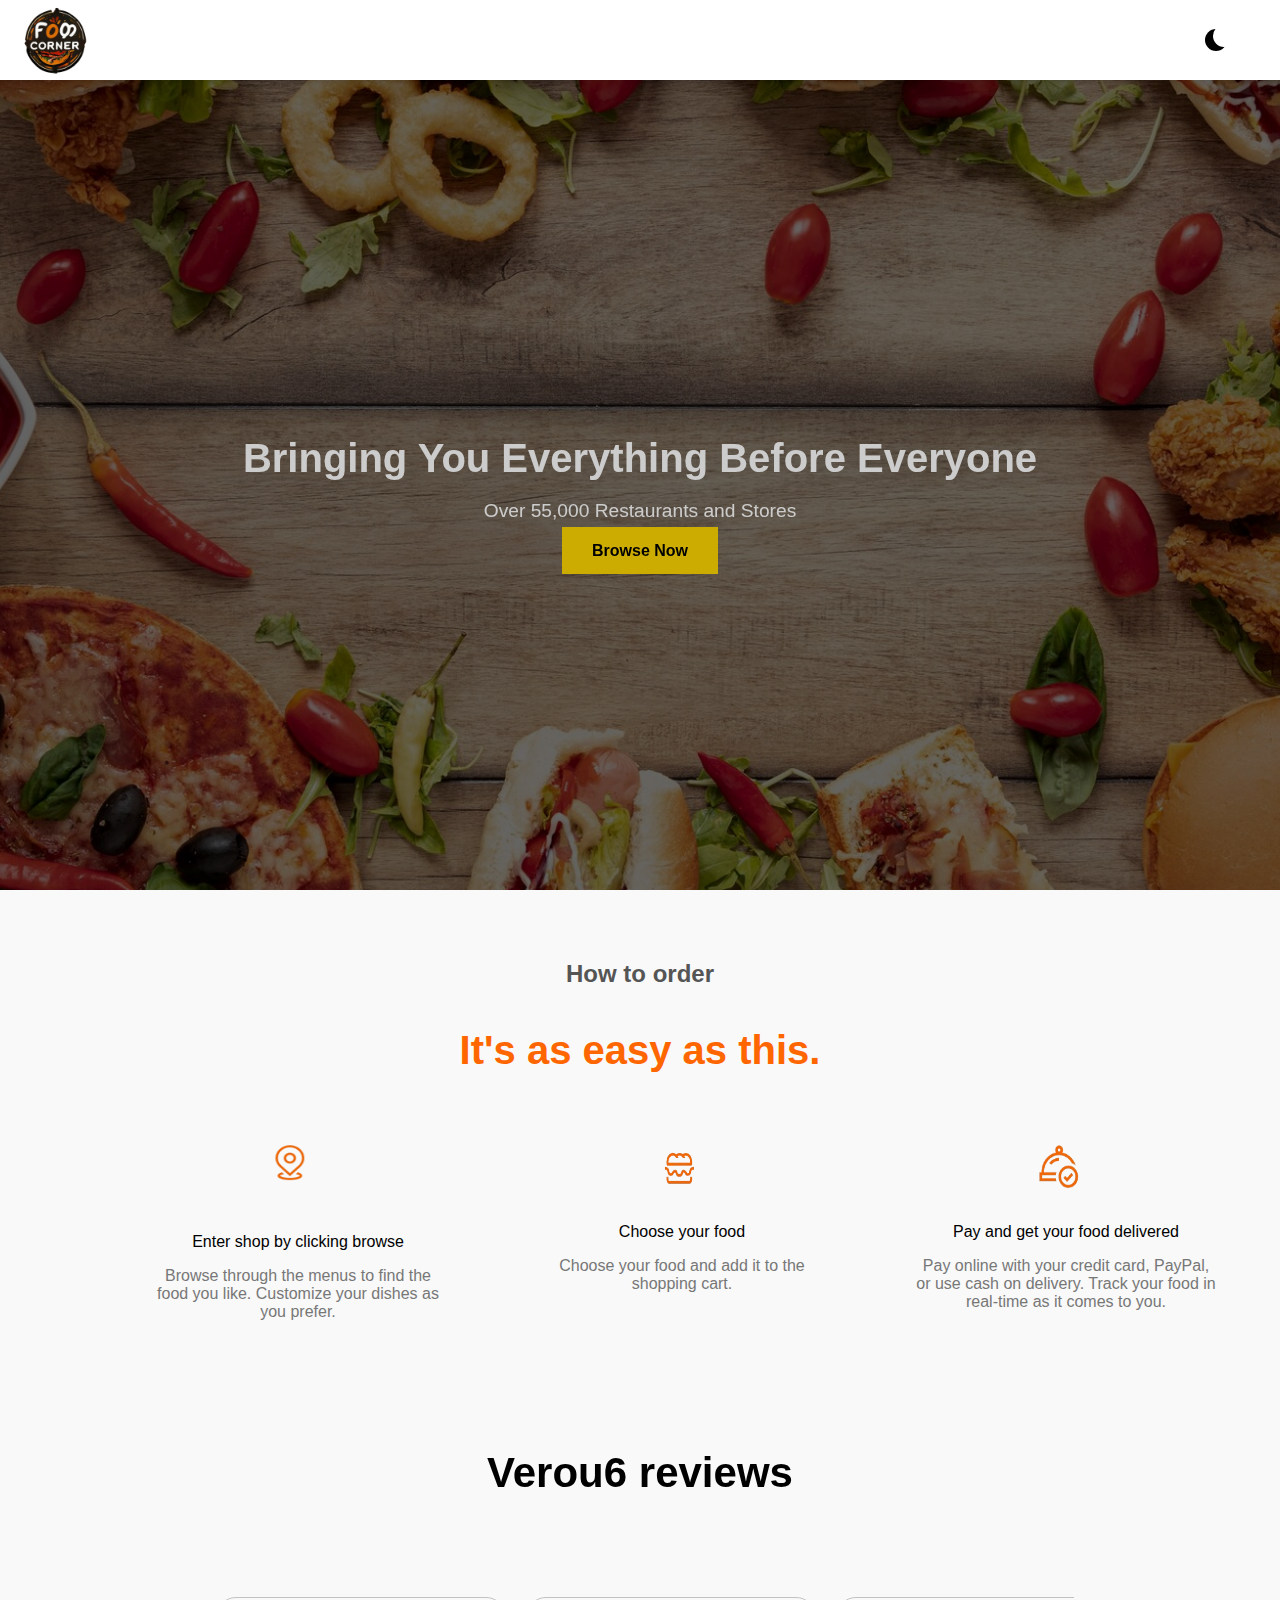
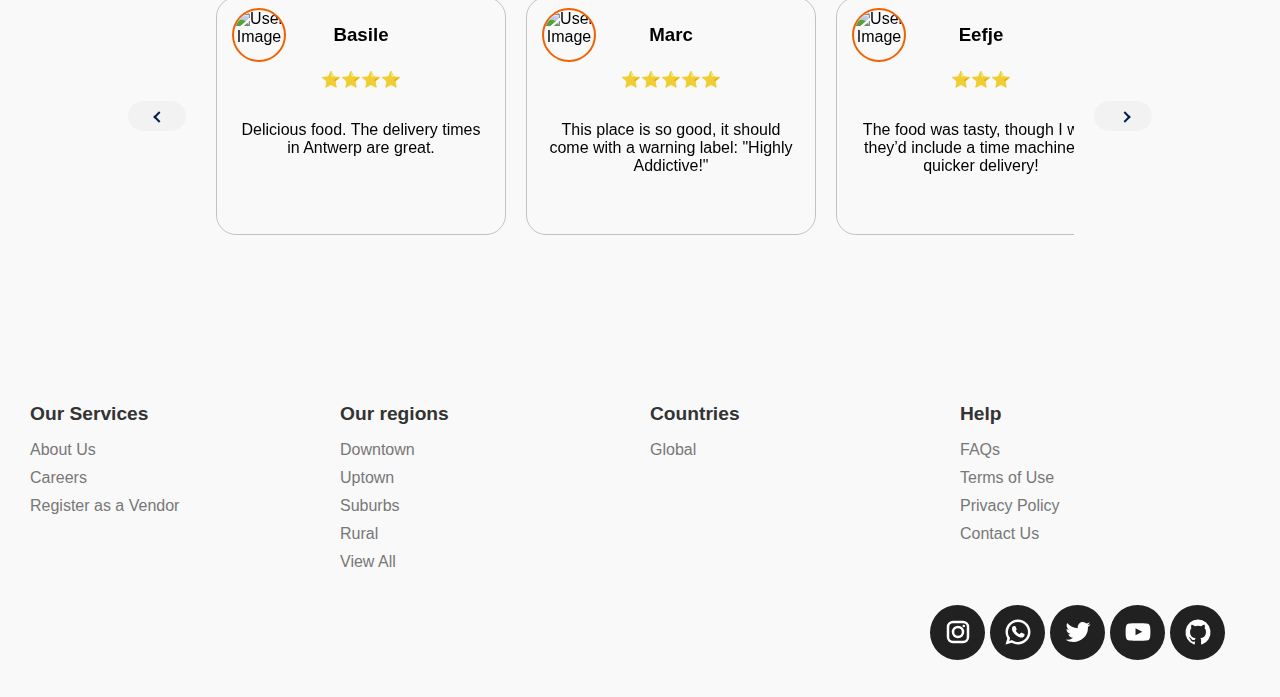
==== commit d2e372a6: "heh" ====
--- a/index.html
+++ b/index.html
@@ -58,7 +58,7 @@
 
         <div class="reviewForm">
             <h3 class="reviewTitle">
-                Latest reviews
+                Verou6 reviews
             </h3>
             <div class="testimonials">
                 <button class="scroll-btn left-btn">
@@ -68,6 +68,12 @@
                 </button>
                 
                 <div class="testimonials-wrapper">
+                    <div class="testimonial-card">
+                        <img src="https://www.pngitem.com/pimgs/m/111-1114675_user-login-person-man-enter-person-login-icon.png" alt="User Image" class="user-img">
+                        <h3>Basile</h3>
+                        <p class="revStars">⭐⭐⭐⭐</p>
+                        <p>Delicious food. The delivery times in Antwerp are great.</p>
+                    </div>
                     <div class="testimonial-card">
                         <img src="https://www.pngitem.com/pimgs/m/111-1114675_user-login-person-man-enter-person-login-icon.png" alt="User Image" class="user-img">
                         <h3>Marc</h3>
--- a/assets/css/style.css
+++ b/assets/css/style.css
@@ -4,6 +4,7 @@
     padding: 0;
     font-family: Arial, sans-serif;
     height: 100%;
+    overflow-x: hidden;
 }
 
 /* Light mode styling */
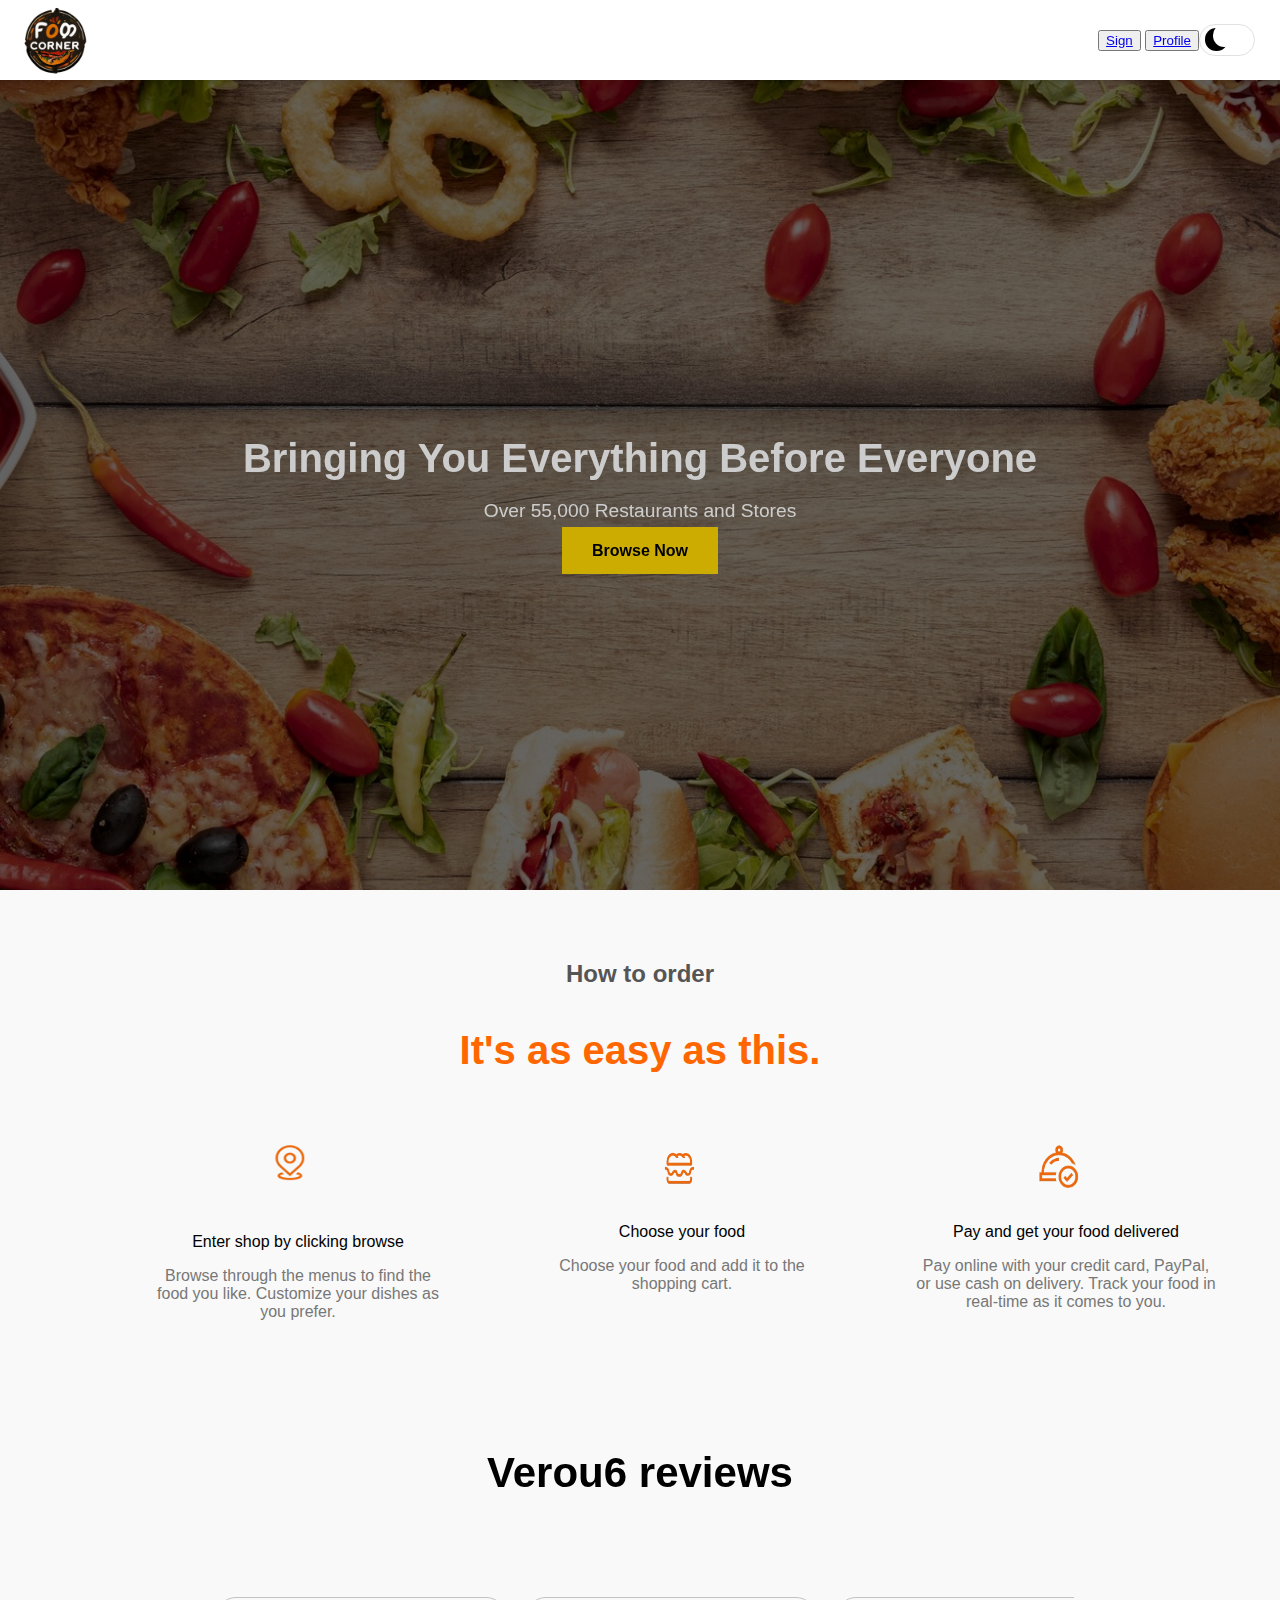
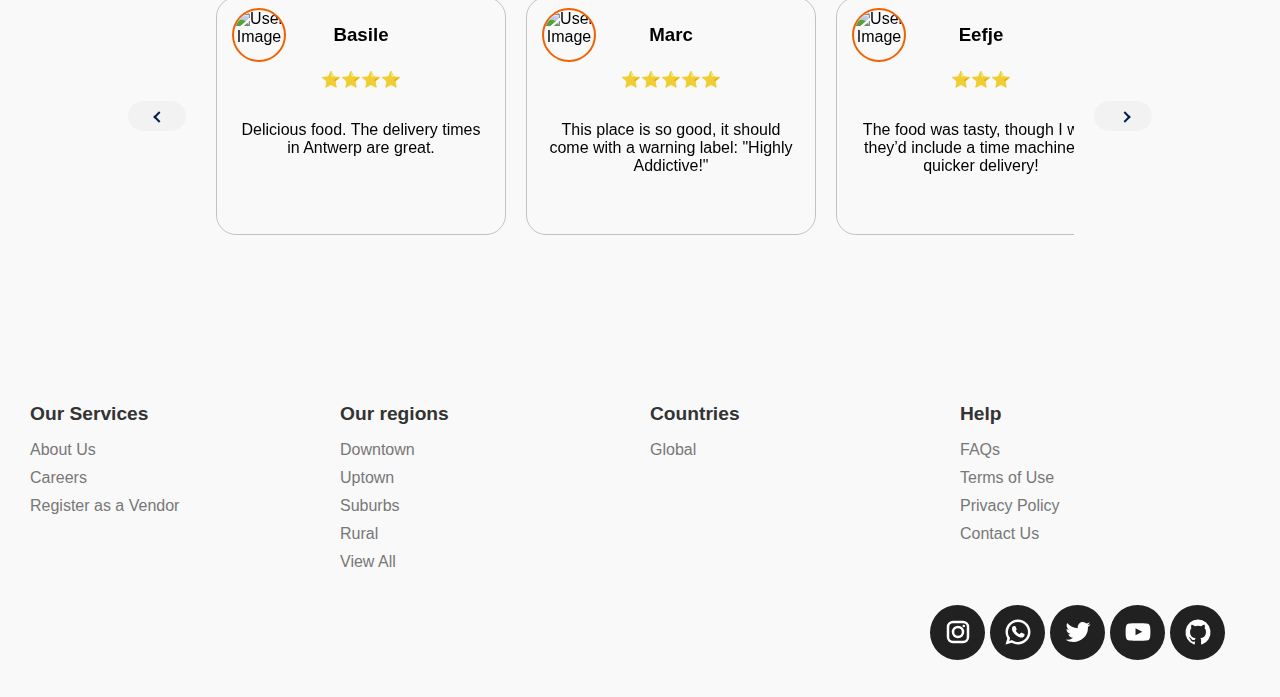
==== commit 4c7e7ba6: "heh" ====
--- a/index.html
+++ b/index.html
@@ -15,6 +15,10 @@
         </div>
 
         <div class="containerHeader">
+            <div class="sign">
+                <button class="signIn"><a href="sign.html">Sign</a></button>
+                <button class="signIn"><a href="profile.html">Profile</a></button>
+            </div>
             <label class="toggle">
                 <input type="checkbox" id="modeToggle">
                 <span class="slider"></span>
--- a/assets/css/style.css
+++ b/assets/css/style.css
@@ -62,6 +62,7 @@
 .slider {
     position: absolute;
     cursor: pointer;
+    border: 1px solid #e2e0e0;
     top: 0;
     left: 0;
     right: 0;
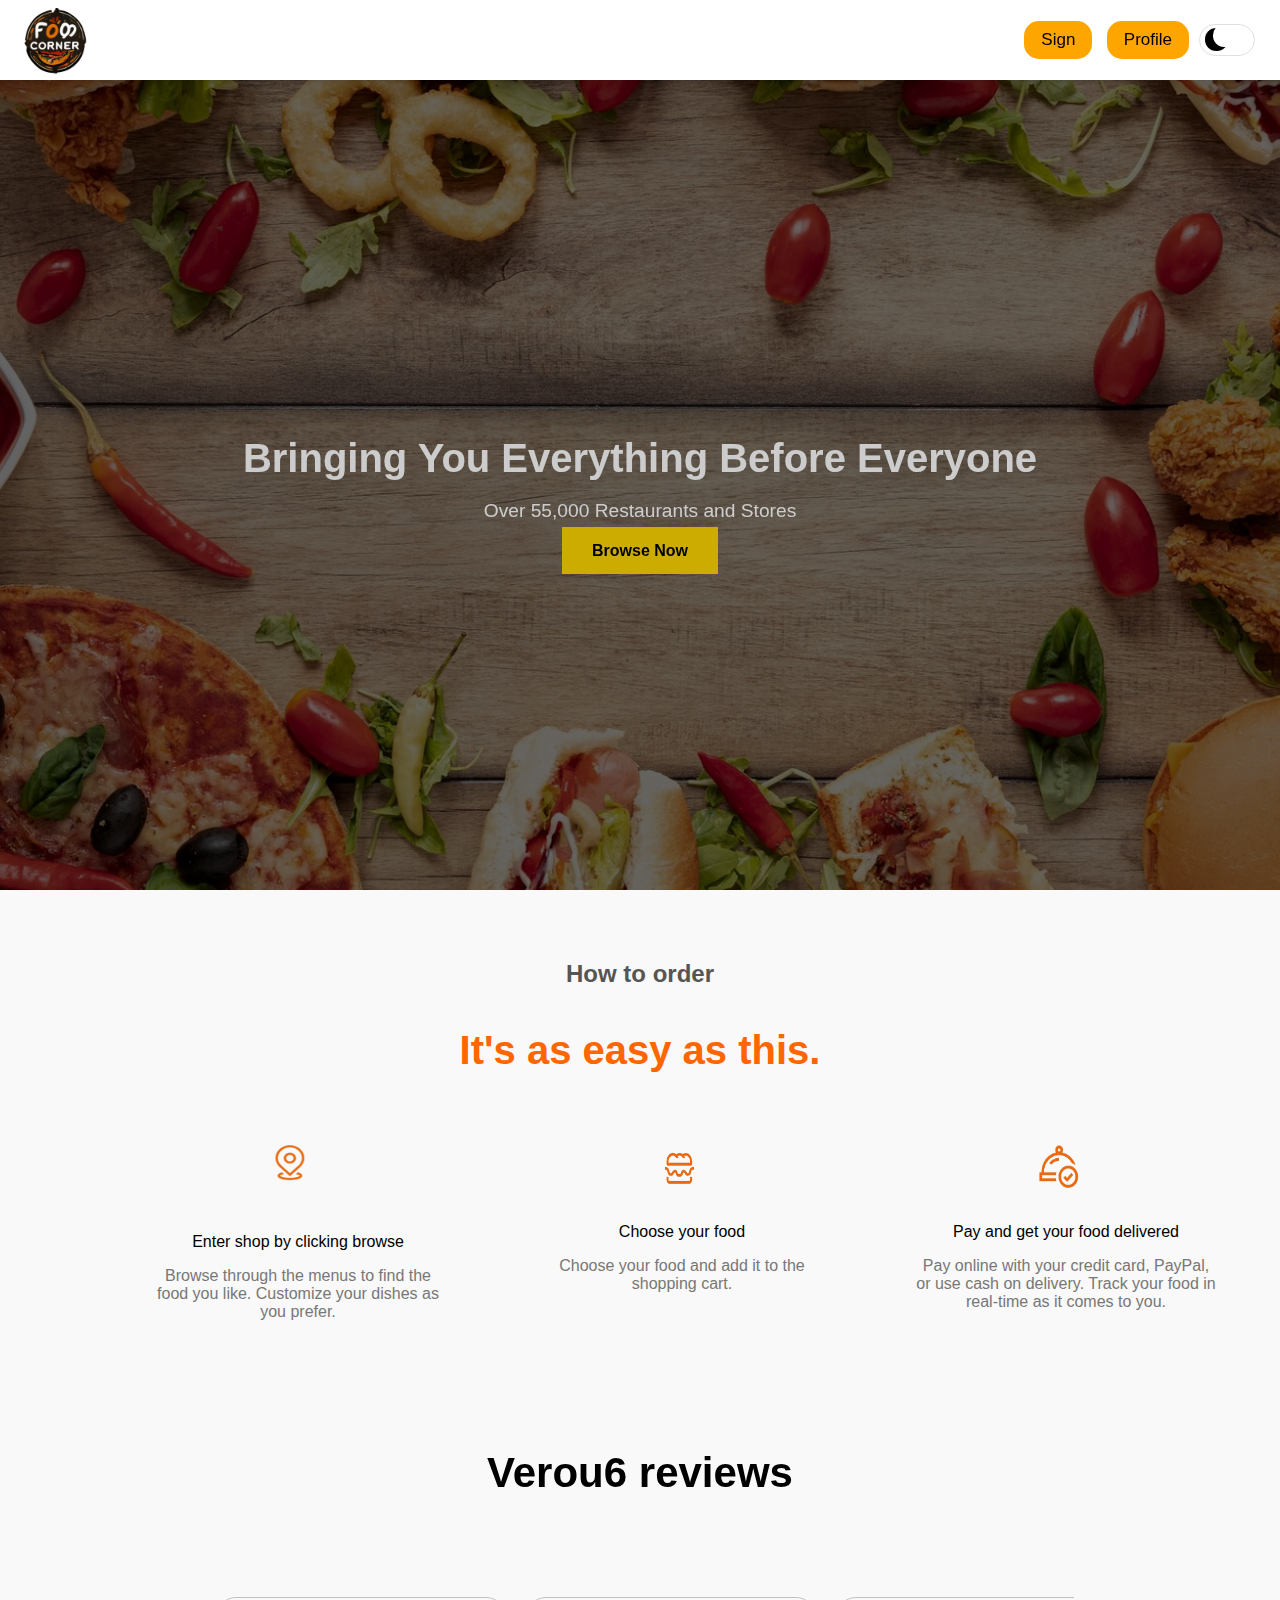
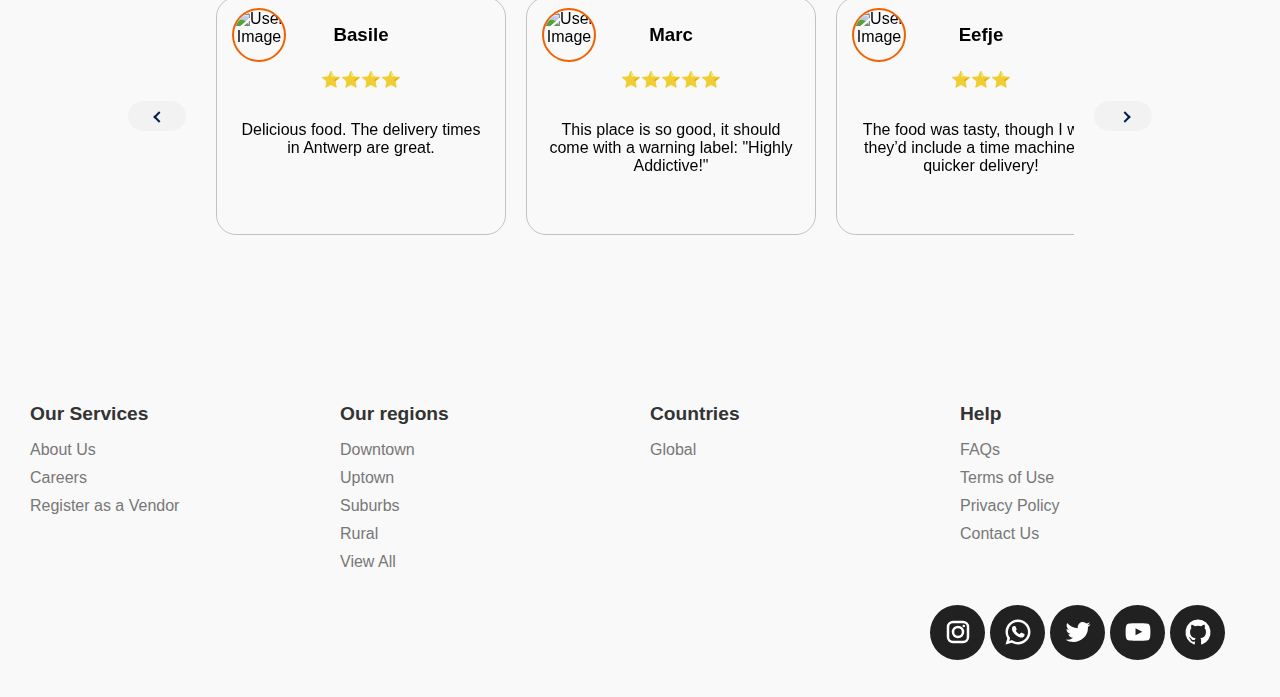
==== commit c2d823da: "test" ====
--- a/index.html
+++ b/index.html
@@ -17,7 +17,7 @@
         <div class="containerHeader">
             <div class="sign">
                 <button class="signIn"><a href="sign.html">Sign</a></button>
-                <button class="signIn"><a href="profile.html">Profile</a></button>
+                <button class="profile"><a href="profile.html">Profile</a></button>
             </div>
             <label class="toggle">
                 <input type="checkbox" id="modeToggle">
--- a/assets/css/style.css
+++ b/assets/css/style.css
@@ -634,3 +634,27 @@
     justify-content: space-between;
     align-items: center;
 }
+
+
+.sign a, .profile a {
+    text-decoration: none;
+    color: #000;
+}
+
+.signIn, .profile {
+    padding: 9px 17px;
+    font-size: 17px;
+    border-radius: 15px;
+    border: none;
+    background-color: orange;
+}
+
+.profile {
+    margin: 0 10px;
+    color:  #5d176b;
+    color:  #702619;
+    color:  #12595c;
+    color:  #19704c;
+    color:  #1e1e1e;
+}
+
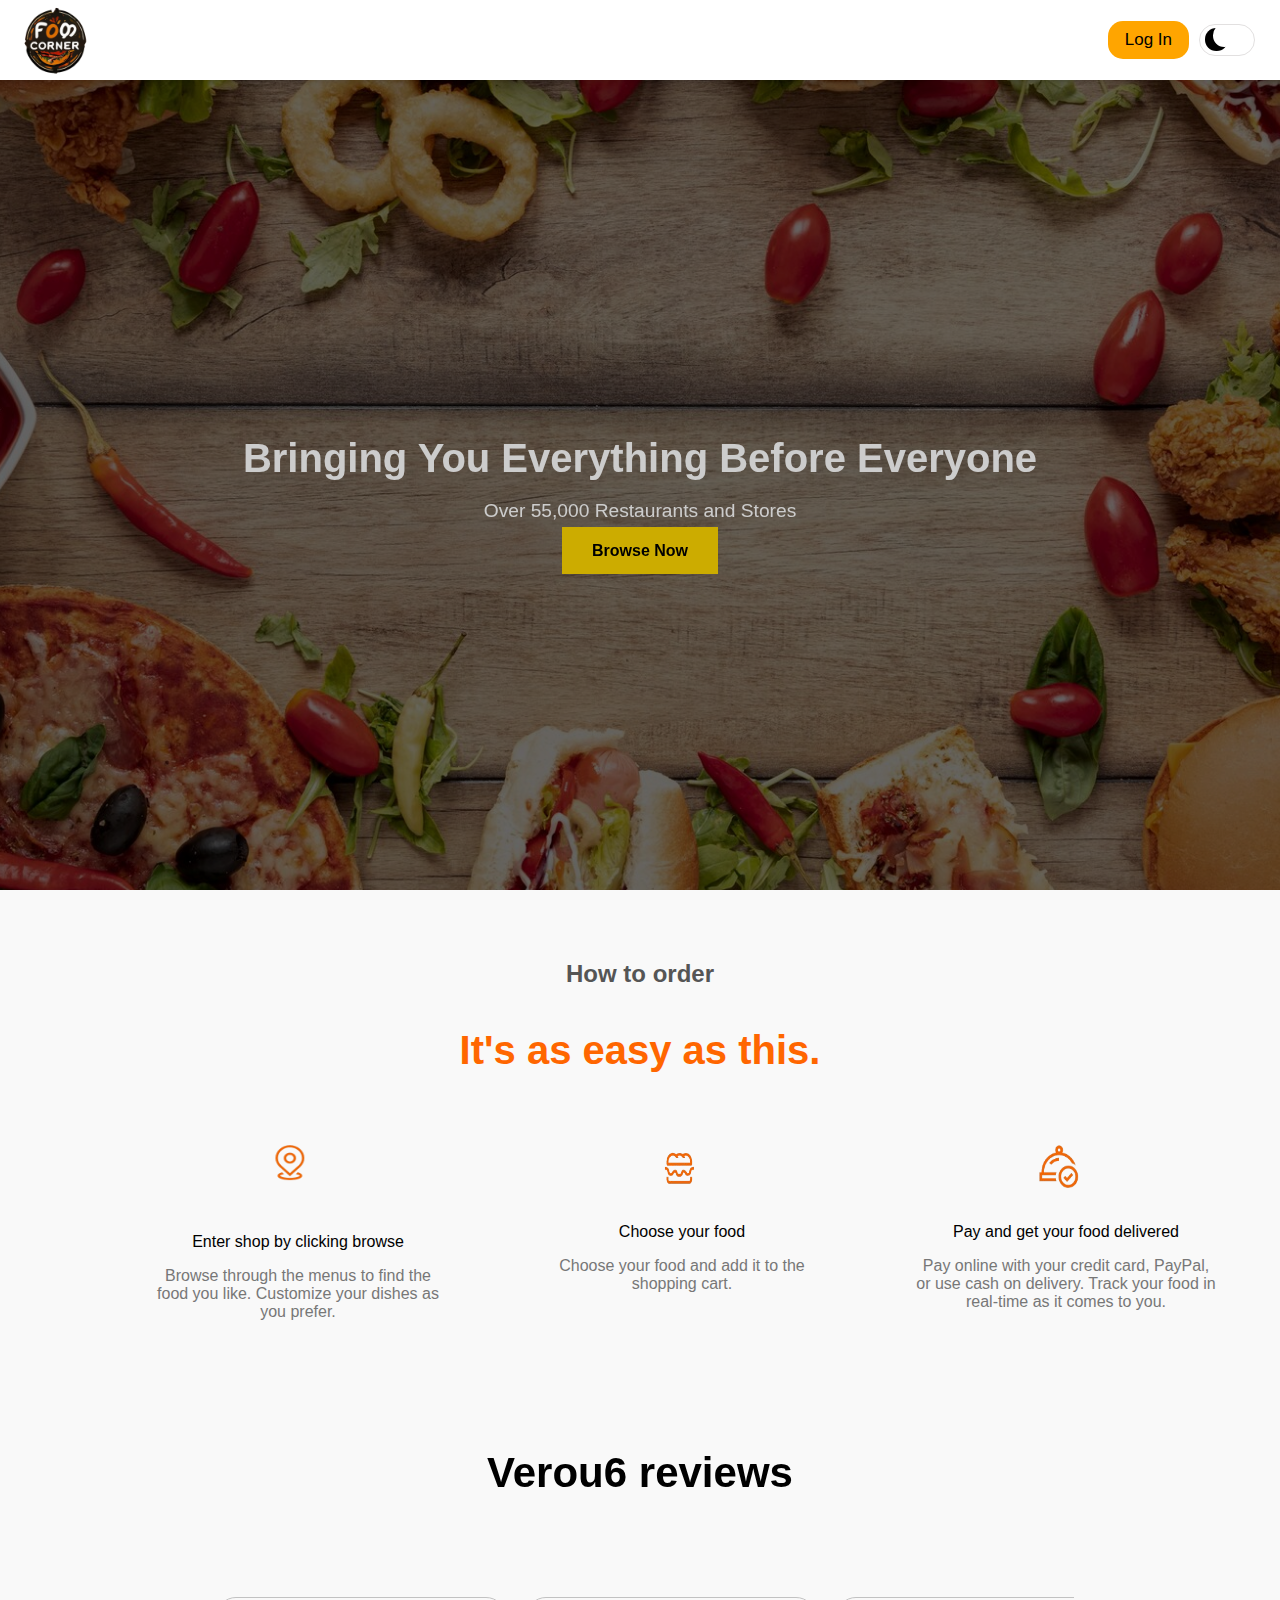
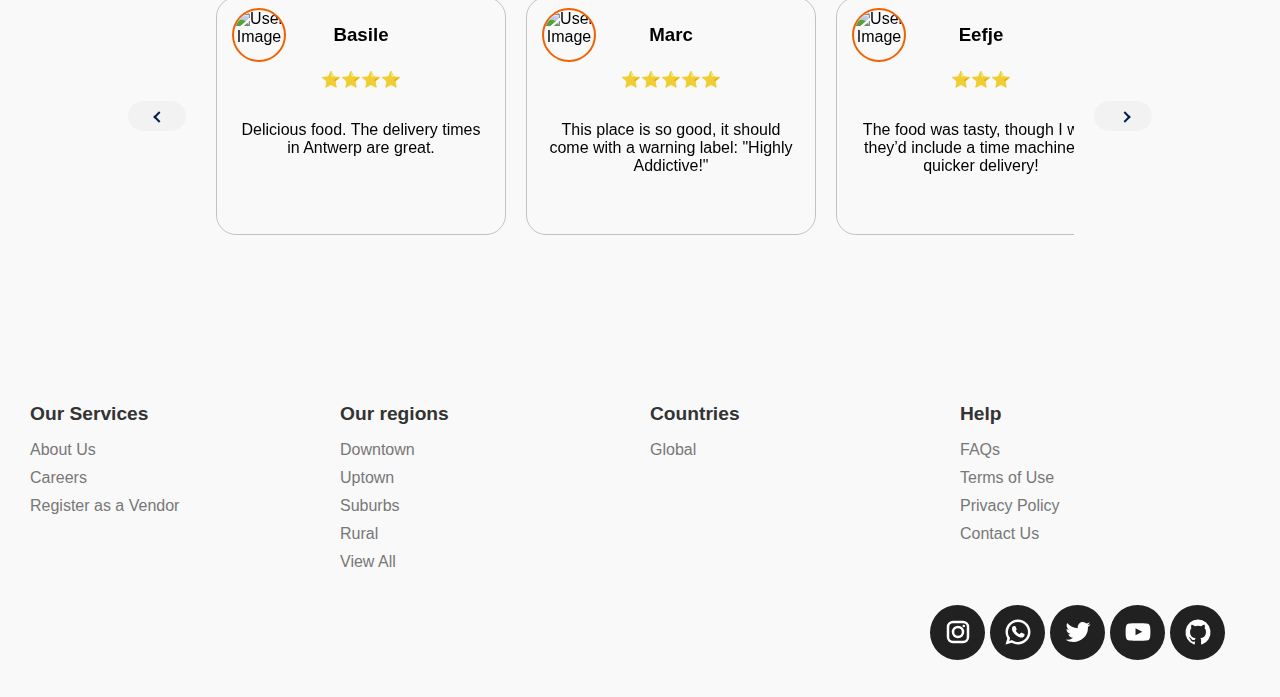
==== commit 18485a1b: "khalas" ====
--- a/index.html
+++ b/index.html
@@ -16,7 +16,8 @@
 
         <div class="containerHeader">
             <div class="sign">
-                <button class="signIn"><a href="sign.html">Sign</a></button>
+                <button class="signIn" id="signIn"><a href="sign.html">Log In</a></button>
+                <button class="signIn" id="signOut">Log Out</button>
                 <button class="profile"><a href="profile.html">Profile</a></button>
             </div>
             <label class="toggle">
--- a/assets/css/style.css
+++ b/assets/css/style.css
@@ -649,12 +649,9 @@
     background-color: orange;
 }
 
+.signIn {
+    margin-right: 10px;
+}
 .profile {
-    margin: 0 10px;
-    color:  #5d176b;
-    color:  #702619;
-    color:  #12595c;
-    color:  #19704c;
-    color:  #1e1e1e;
-}
-
+    margin-right: 10px;
+}